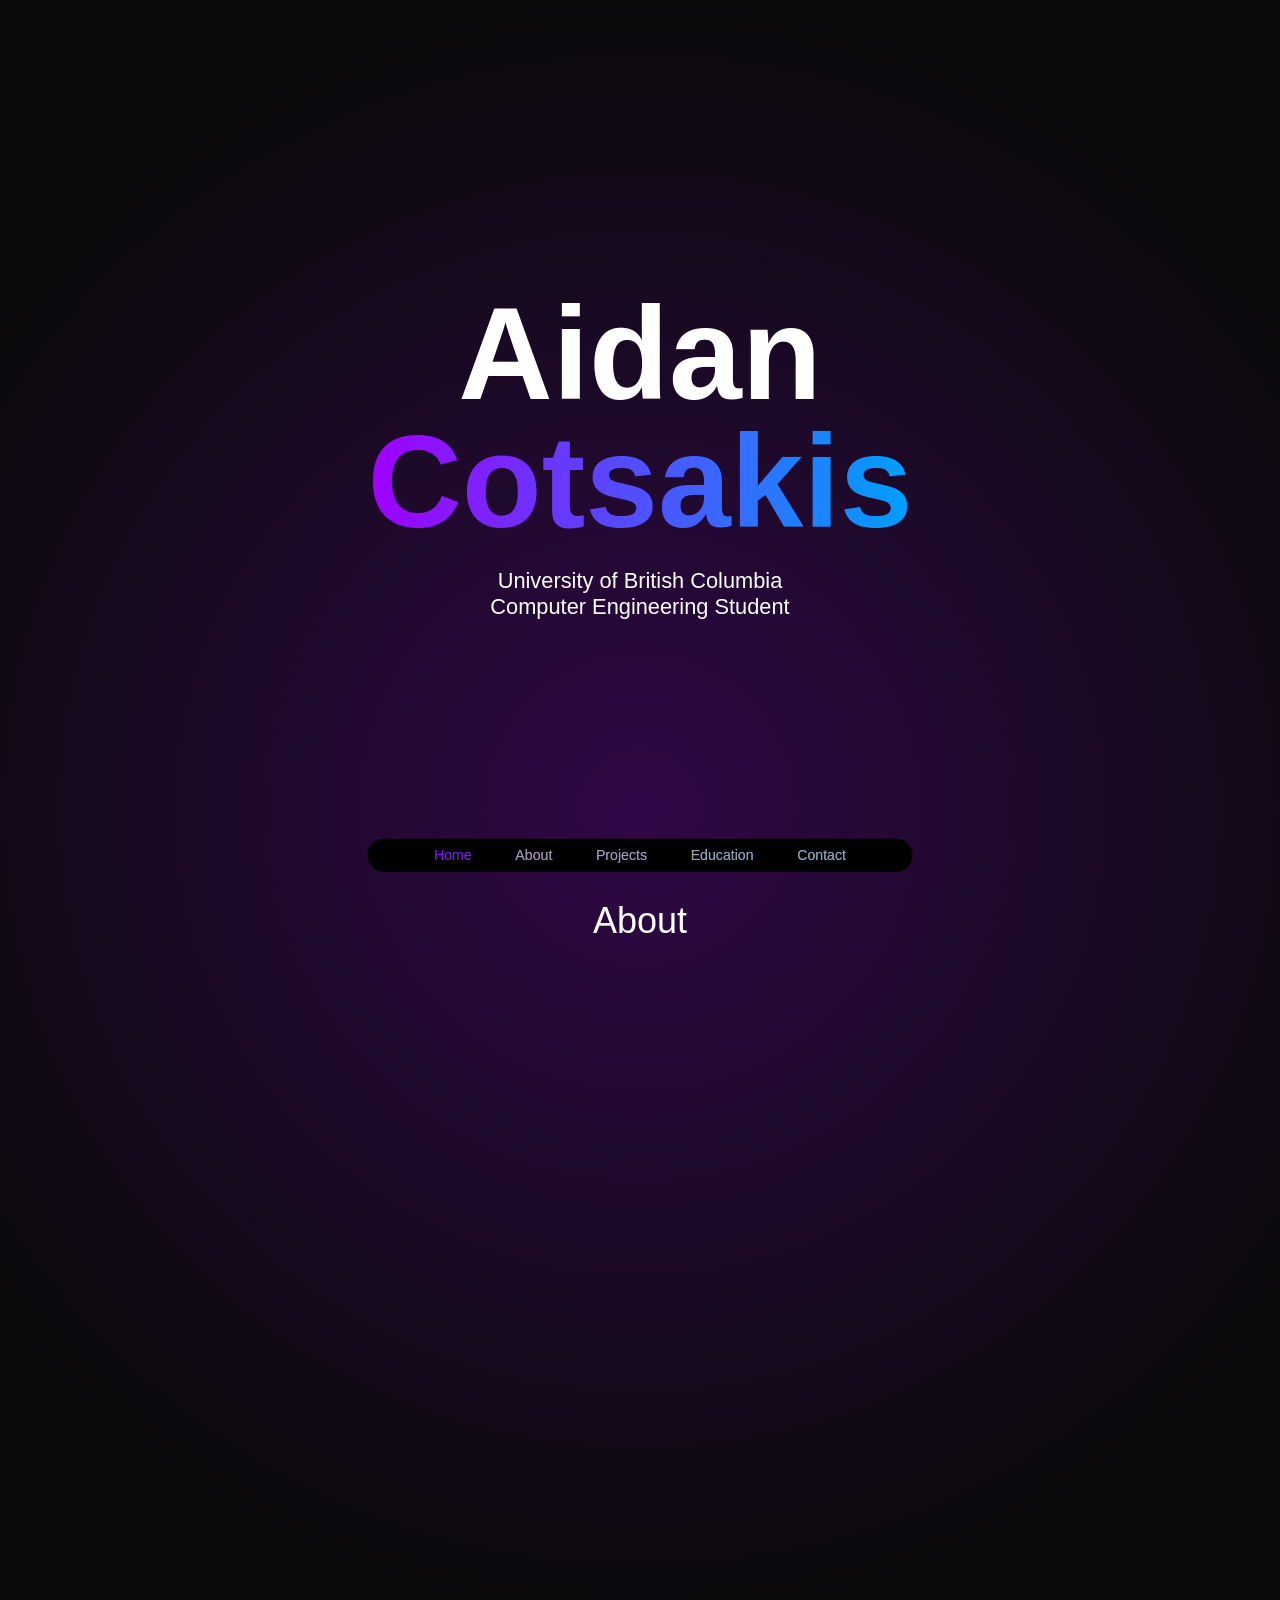
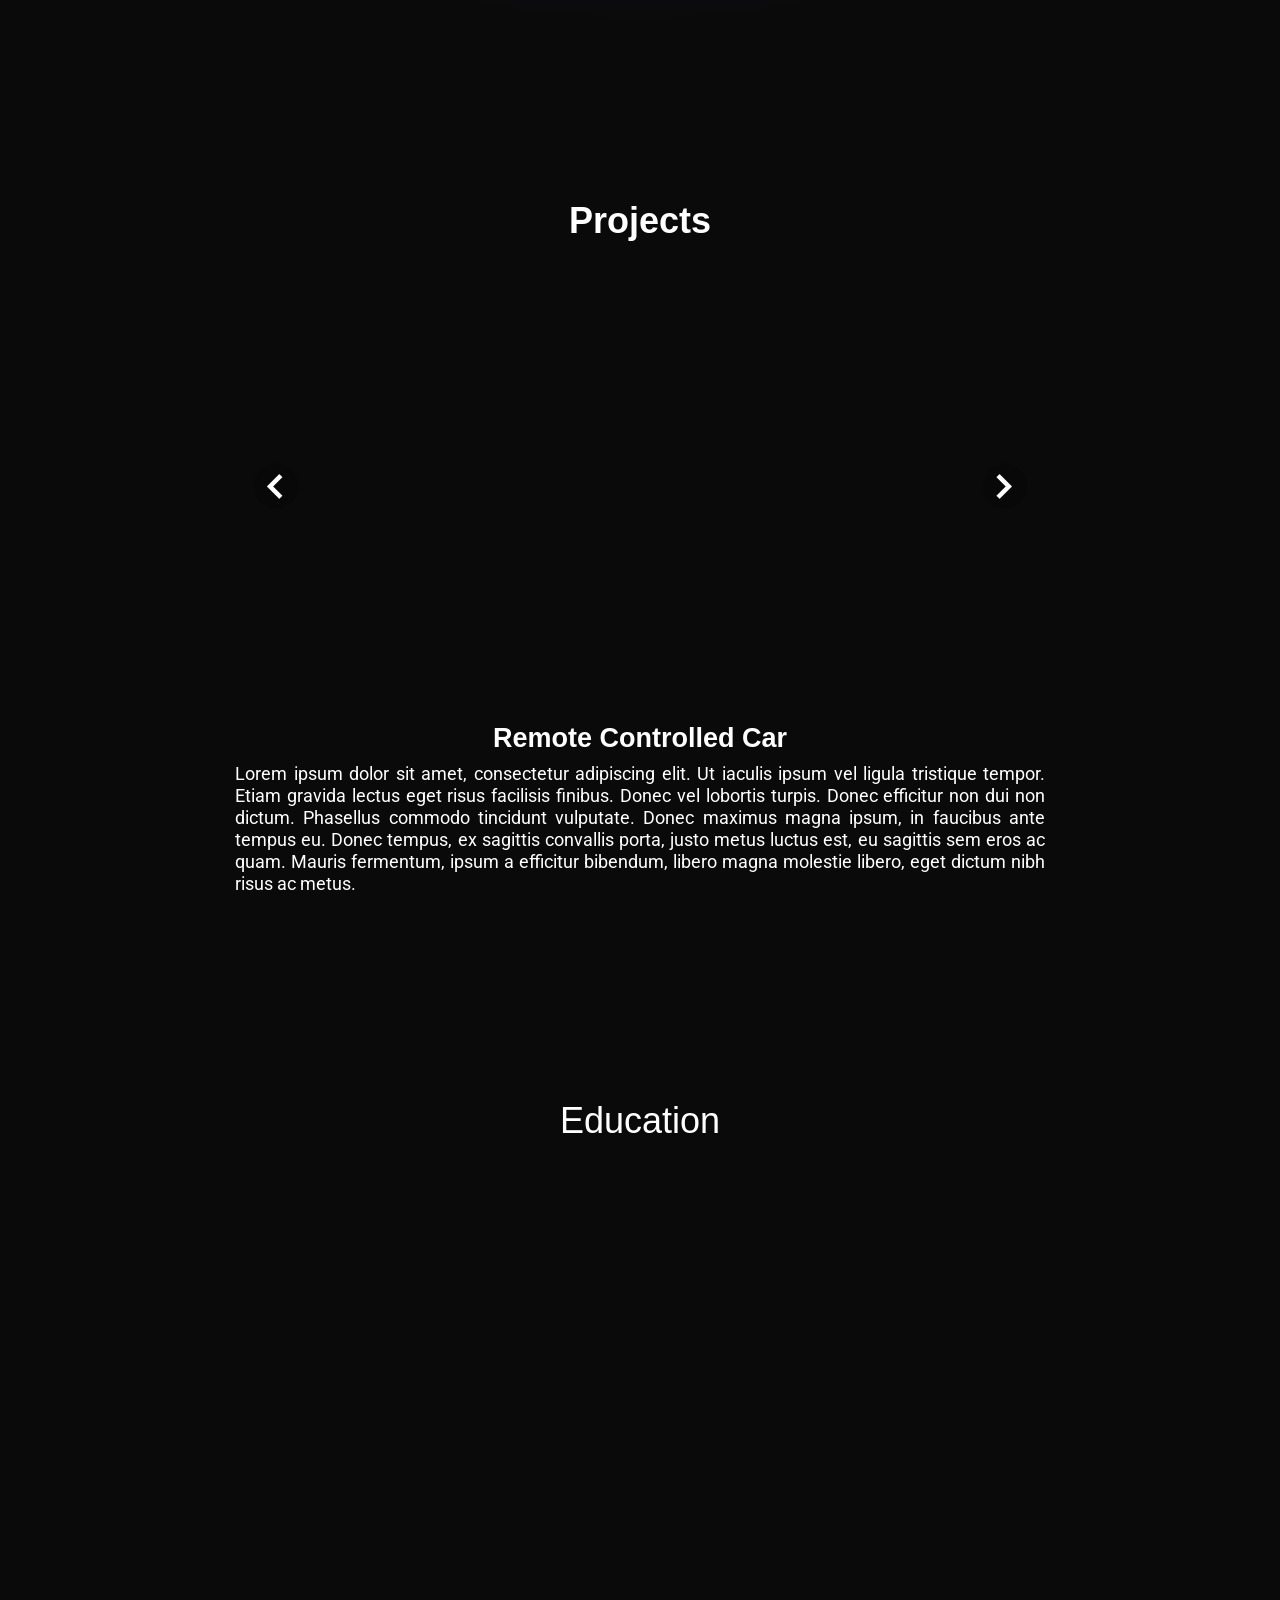
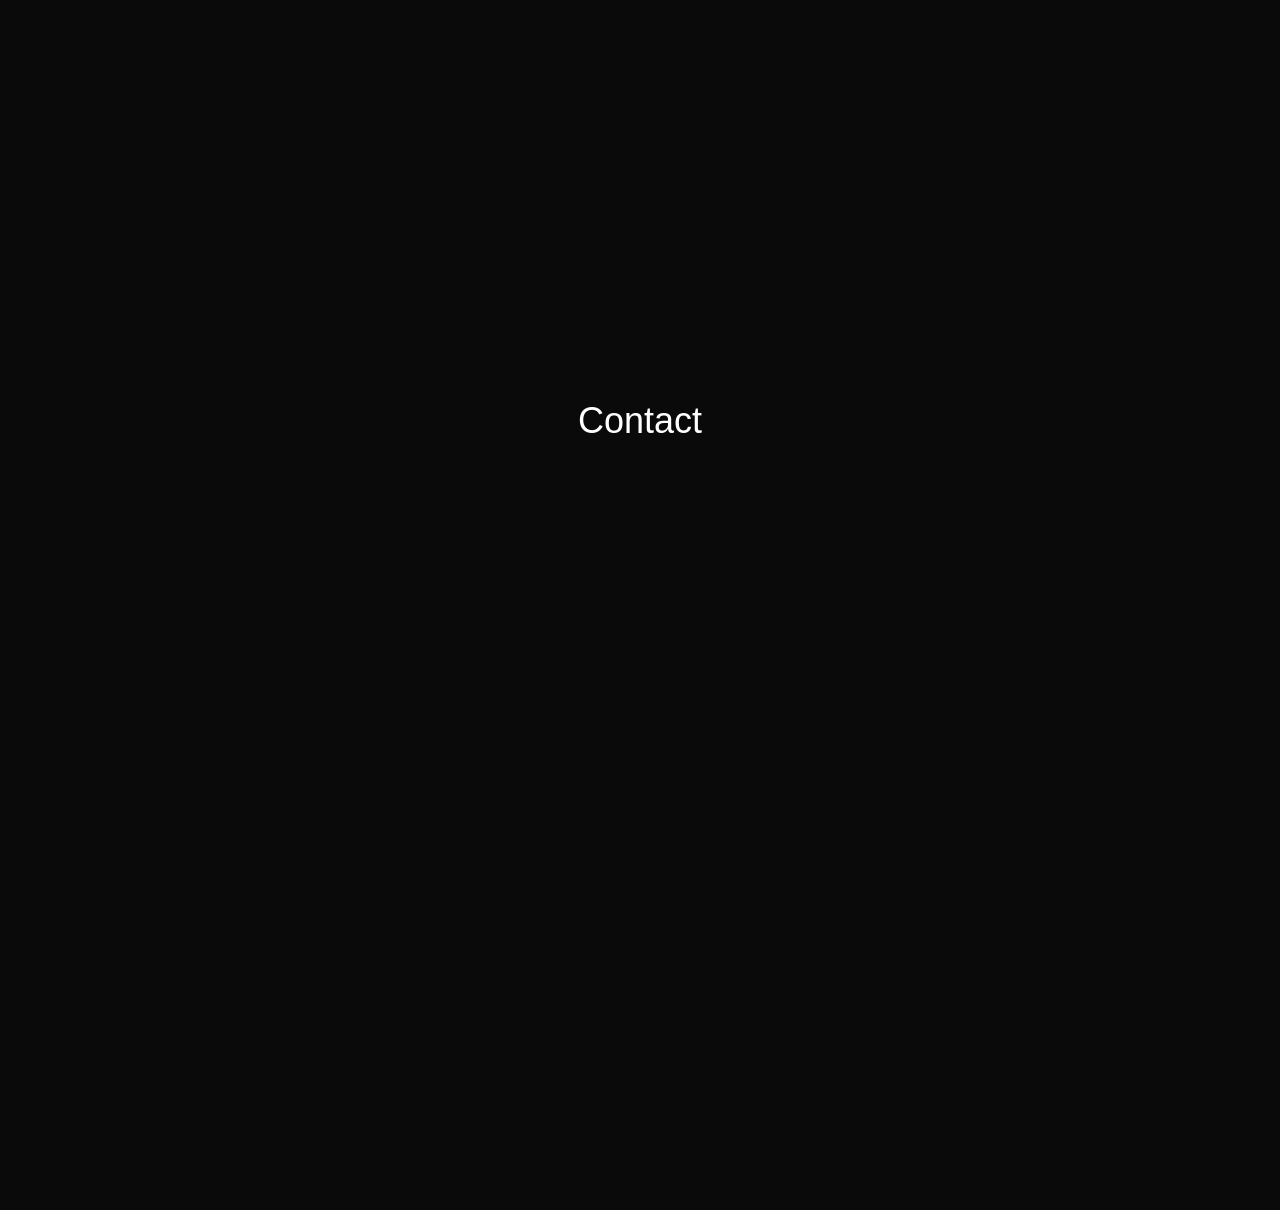
==== index.html @ 55417afc "work on projects section layout" ====
<!-- STARTED 2023/12/15 -->

<!DOCTYPE html>
<html>
	
	<head>
		<meta name="viewport" content="width=device-width, initial-scale=1.0">
		<title>Aidan Cotsakis</title>

		<style>
		@import url('https://fonts.cdnfonts.com/css/cascadia-code');
		@import url('https://fonts.googleapis.com/css2?family=Roboto&display=swap');
		</style>

		<!-- CSS Style Sheet -->
		<link rel="stylesheet" type="text/css" href="style.css"/>
		<!-- https://fonts.google.com/icons?selected=Material+Symbols+Outlined:navigate_next:FILL@0;wght@400;GRAD@0;opsz@24&icon.query=navigate -->
		<link rel="stylesheet" href="https://fonts.googleapis.com/css2?family=Material+Symbols+Outlined:opsz,wght,FILL,GRAD@20..48,100..700,0..1,-50..200" />
	</head>
	
	<body>

		<div id="nav" class="navAnimation">
			<ul>
				<li><a id="homeNav" class="plainLink" href="#home">Home</a></li>
				<li><a id="aboutNav" class="plainLink" href="#about">About</a></li>
				<li><a id="projectsNav" class="plainLink" href="#projects">Projects</a></li>
				<li><a id="educationNav" class="plainLink" href="#education">Education</a></li>
				<li><a id="contactNav" class="plainLink" href="#contact">Contact</a></li>
			</ul>
		</div>

		<div id="home">
			<div class="title">
				<p class="firstName">Aidan</p>
				<p class="lastName">Cotsakis</p>
				<p class="subTitle">University of British Columbia <br> Computer Engineering Student</p>
			</div>
		</div>

		<div class="mainSection" id="about">
			<div class="contentBox">
				<p class="sectionHeader">About</p>
			</div>
		</div>
		
		<div class="mainSection" id="projects">
			<div class="contentBox">
				<b class="sectionHeader">Projects</b>
				<div id="project-carousel-container">
					<div class="arrowContainer">
						<div onclick="nextProject()" class="rightArrow material-symbols-outlined unselectable">
						navigate_next
						</div>
						<div onclick="prevProject()" class="leftArrow material-symbols-outlined unselectable">
						navigate_before
						</div>
					</div>
					<div id="project-carousel">
						<div class="project-carousel-item">
							<div class="player">
								<video autoplay muted loop><source src="media/Editor[142].mp4" type="video/mp4"></video>
							</div>
							<b class="itemTitle">Remote Controlled Car</b>
							<p class="itemDescription">Lorem ipsum dolor sit amet, consectetur adipiscing elit. Ut iaculis ipsum vel ligula tristique tempor. Etiam gravida lectus eget risus facilisis finibus. Donec vel lobortis turpis. Donec efficitur non dui non dictum. Phasellus commodo tincidunt vulputate. Donec maximus magna ipsum, in faucibus ante tempus eu. Donec tempus, ex sagittis convallis porta, justo metus luctus est, eu sagittis sem eros ac quam. Mauris fermentum, ipsum a efficitur bibendum, libero magna molestie libero, eget dictum nibh risus ac metus.</p>
						</div>

						<div class="project-carousel-item">
							<div class="player">
								<video autoplay muted loop><source src="media/Editor[59].mp4" type="video/mp4"></video>
							</div>
							<b class="itemTitle">Farming Puzzle Game</b>
							<p class="itemDescription">Lorem ipsum dolor sit amet, consectetur adipiscing elit. Ut iaculis ipsum vel ligula tristique tempor. Etiam gravida lectus eget risus facilisis finibus. Donec vel lobortis turpis. Donec efficitur non dui non dictum. Phasellus commodo tincidunt vulputate. Donec maximus magna ipsum, in faucibus ante tempus eu. Donec tempus, ex sagittis convallis porta, justo metus luctus est, eu sagittis sem eros ac quam. Mauris fermentum, ipsum a efficitur bibendum, libero magna molestie libero, eget dictum nibh risus ac metus.</p>
						</div>

						<div class="project-carousel-item">
							<div class="player">
								<video autoplay muted loop><source src="media/Editor[56].mp4" type="video/mp4"></video>
							</div>
							<b class="itemTitle">Brakeless</b>
							<p class="itemDescription">Lorem ipsum dolor sit amet, consectetur adipiscing elit. Ut iaculis ipsum vel ligula tristique tempor. Etiam gravida lectus eget risus facilisis finibus. Donec vel lobortis turpis. Donec efficitur non dui non dictum. Phasellus commodo tincidunt vulputate. Donec maximus magna ipsum, in faucibus ante tempus eu. Donec tempus, ex sagittis convallis porta, justo metus luctus est, eu sagittis sem eros ac quam. Mauris fermentum, ipsum a efficitur bibendum, libero magna molestie libero, eget dictum nibh risus ac metus.</p>
						</div>

					</div>
				</div>
			</div>
		</div>
		
		<div class="mainSection" id="education">
			<div class="contentBox">
				<p class="sectionHeader">Education</p>
			</div>
		</div>
		<div class="mainSection" id="contact">
			<div class="contentBox">
				<p class="sectionHeader">Contact</p>
			</div>
		</div>

		<div id="mainCircleContainer">
	        <div id="mainCircle"></div>
	    </div>

	    <div class="content">
	    	
	    </div>
	    

		<script src="script.js"></script>

	</body>

</html>
---- style.css ----
/*

Colours

background: #0A0A0A
purple:     #9603FF
blue:       #00A7FF

*/

html {
    scroll-behavior: smooth;
}

body {
    background-color: #0A0A0A;
    margin: 0;
    padding: 0;
    font-family: 'Cascadia Code', sans-serif;
    font-weight: 400;
    font-size: calc(1vw + 1vh);
    color: white;
    display: flex;
    flex-direction: column;
    overflow-x: hidden;
}

/*hide scrollbar*/
body::-webkit-scrollbar {
  display: none;
}

#nav {
    position: fixed;
    overflow: hidden;
    width: calc(25vw + 25vh);
    height: calc(1.5vw + 1.5vh);
    background: #000000;
    border-radius: 100px;
    z-index: 1;
    top: 95%;
    left: 50%;
    transform: translate(-50%, -50%);
    font-size: calc(0.65vw + 0.65vh);
    text-align: center;
    align-items: center;
    justify-content: center;
    color: #A0A0A0;
    display: flex;
}

.navAnimation {
    animation: navExpand 2s ease-out; forwards;
}

.plainLink {
    color: inherit;
    text-decoration: inherit;
}

@keyframes navExpand {
    0% {
        top: 105%;
    }
    100% {
        top: 95%;
    }
}

#nav > ul {
    width: 100%;
    display: flex;
    align-items: center;
    justify-content: center;
    list-style-type: none;
    margin: 0;
    overflow: hidden;
    padding: 0;
    background: linear-gradient(to right, #A000FF, #00A0FF);
    -webkit-background-clip: text;
    color: #A0A0A0;
}

#nav > ul > li {
    float: left;
    padding-left: calc(1vw + 1vh);
    padding-right: calc(1vw + 1vh);
    /*width: 20%;*/
}

#nav > ul > li:hover {
    /*animation: expand 0.2s linear; forwards;*/
    padding-bottom: calc(0.1vw + 0.1vh)
}

@keyframes expand {
    0% {
        padding-bottom: 0;
    }
    100% {
        padding-bottom: calc(0.1vw + 0.1vh);
    }
}

/*this is the main landing page of the site, with the main title/name*/
#home {
    width: 100vw;
    height: 90vh;
}

/*this is inside the landing div and holds the p's*/
.title {
    text-align: center;
    align-items: center;
    justify-content: center;
    position: absolute;
    top: 50%;
    left: 50%;
    transform: translate(-50%, -50%);
}

.title > * {
    margin: 0;
}

.firstName, .lastName {
    font-weight: 900;
    font-size: calc(6vw + 6vh);
}

.lastName {
    background: linear-gradient(to right, #A000FF, #00A0FF, #A000FF, #00A0FF);
    -webkit-background-clip: text;
    background-size: 300% 100%;
    animation: lastNameSwipe 2s ease-in-out; forwards;
    color: transparent;
    margin-top: calc(-1vw + -1vh);
}

@keyframes lastNameSwipe {
    0% {
        background-position: 100% 0;
    }
    100% {
        background-position: 0 0;
    }
}

.subTitle {
    margin-top: calc(0.5vw + 0.5vh);
    font-weight: 400;
}

#mainCircleContainer {
    overflow: hidden;
    position: absolute;
    width: 100%;
    height: 300%;
    z-index: -1;
}

#mainCircle {
    width: 150%;
    height: 100%;
    border-radius: 50%;
    position: absolute;
    top: 30%;
    left: 50%;
    background: radial-gradient(circle, #A000FF, transparent, #0A0A0A);
    transform: translate(-50%, -50%);
    opacity: 0.25;
    animation: circleFade 2s ease-out; forwards;
}

@keyframes circleFade {
    0% {
        opacity: 0;
    }
    100% {
        opacity: 0.25;
    }
}

.mainSection {
    width: 100vw;

    text-align: center;
    /*align-items: center;*/
    justify-content: center;
    display: inline-flex;
}

.sectionHeader {
    font-size: 4vh;
    padding-bottom: 2%;
    width: 100%;
}

.contentBox {
    padding-top: 10vh;
    width: min(90vh, 90vw);
    min-height: min(90vh, 90vw);
    display: block;
    text-align: center;
    position: relative;
}

.contentBox * {
    margin: 0;
    float: left;
}

.player {
    border-radius: min(7vh, 7vw);
    overflow: hidden;
    z-index: 1;
    width: min(90vh, 90vw);
    height: min(50.625vh, 50.625vw);
}

.player > video {
    width: 100%;
    height: 100%;
}

.itemTitle {
    font-size: 3vh;
    margin: 1vh;
    margin-left: 0;
    margin-right: 0;
    width:  100%;
}

.itemDescription {
    font-size: calc(0.5vw + 1.25vh);
    text-align: justify;
    line-height: 125%;
    font-family: 'Roboto', sans-serif;
}

#project-carousel-container {
    overflow: hidden;
    width: min(90vh, 90vw);
    margin: 0 auto;
}

#project-carousel {
    display: flex;
    transition: transform 0.25s ease-in-out;
    width: min(90vh, 90vw);
}

.project-carousel-item {
    width: 100%;
    box-sizing: border-box;
}

.arrowContainer {
    position: absolute;
    width: min(90vh, 90vw);
    height: min(50.625vh, 50.625vw);
    font-size: 100px;
    cursor: pointer;
}

.arrowContainer .rightArrow {
    z-index: 2;
    position: absolute;
    top: 50%;
    left: 95%;
    transform: translate(-50%, -50%);
    font-size: min(5vh, 5vw);
    background: rgba(0,0,0,0.25);
    border-radius: 100%;
}

.arrowContainer .leftArrow {
    z-index: 2;
    position: absolute;
    top: 50%;
    left: 5%;
    transform: translate(-50%, -50%);
    font-size: min(5vh, 5vw);
    background: rgba(0,0,0,0.25);
    border-radius: 100%;
}


.arrowContainer *:hover {
    background: rgba(0,0,0,0.5);
}

.material-symbols-outlined {
    font-variation-settings:
    'FILL' 0,
    'wght' 900,
    'GRAD' 0,
    'opsz' 48;
}

.unselectable {
    -webkit-touch-callout: none;
    -webkit-user-select: none;
    -khtml-user-select: none;
    -moz-user-select: none;
    -ms-user-select: none;
    user-select: none;
}
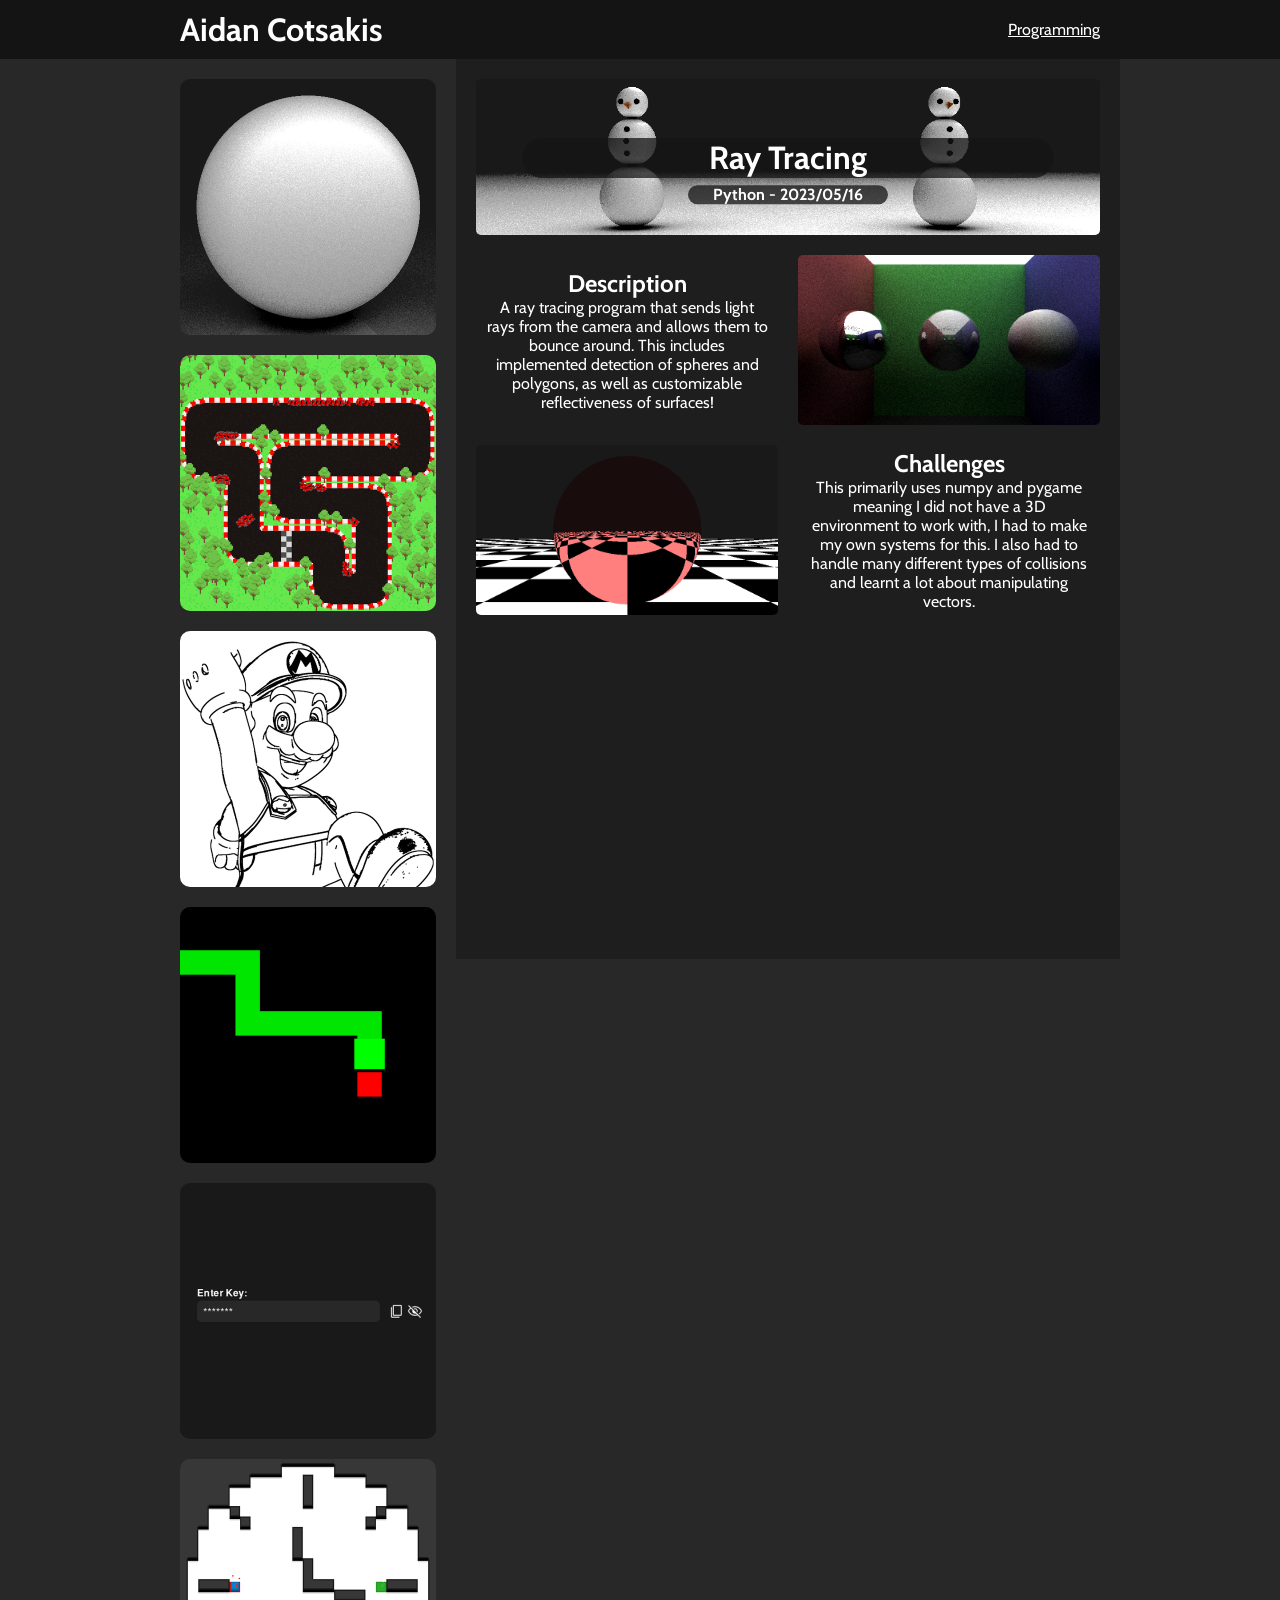
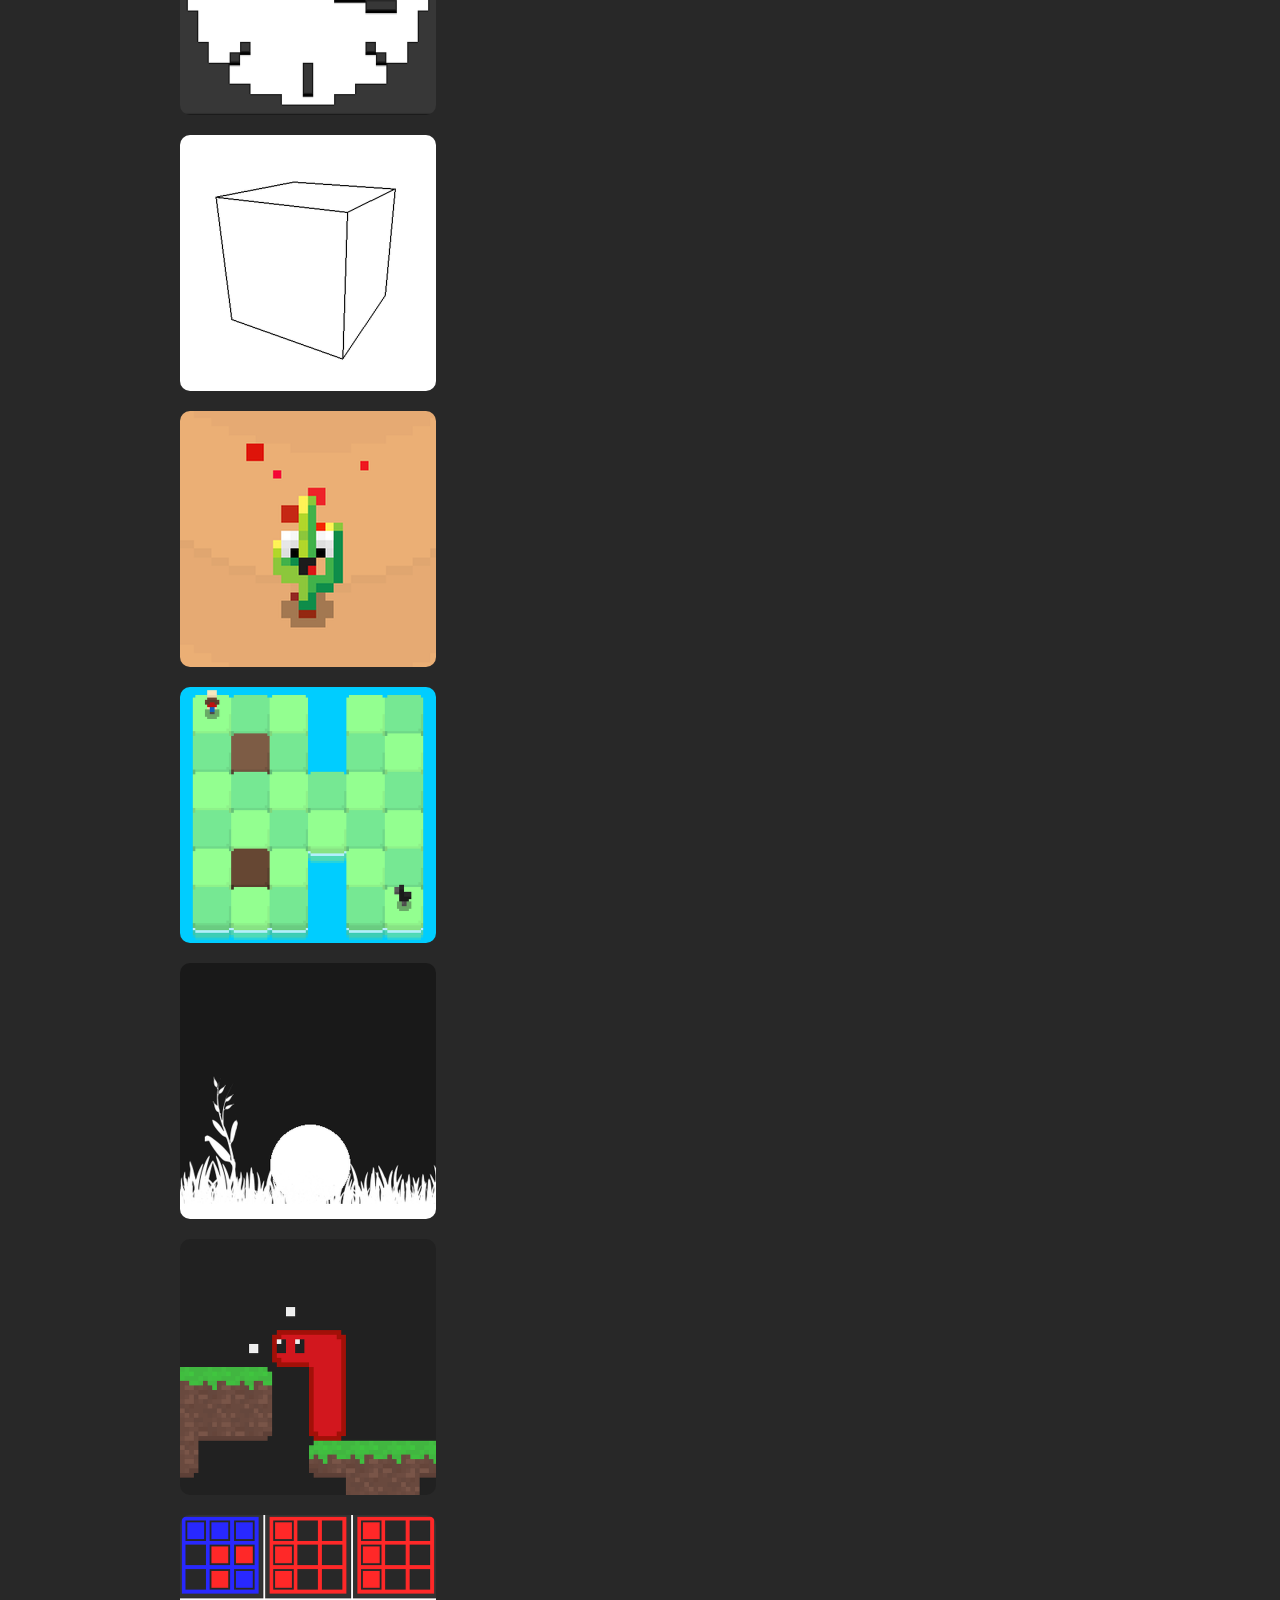
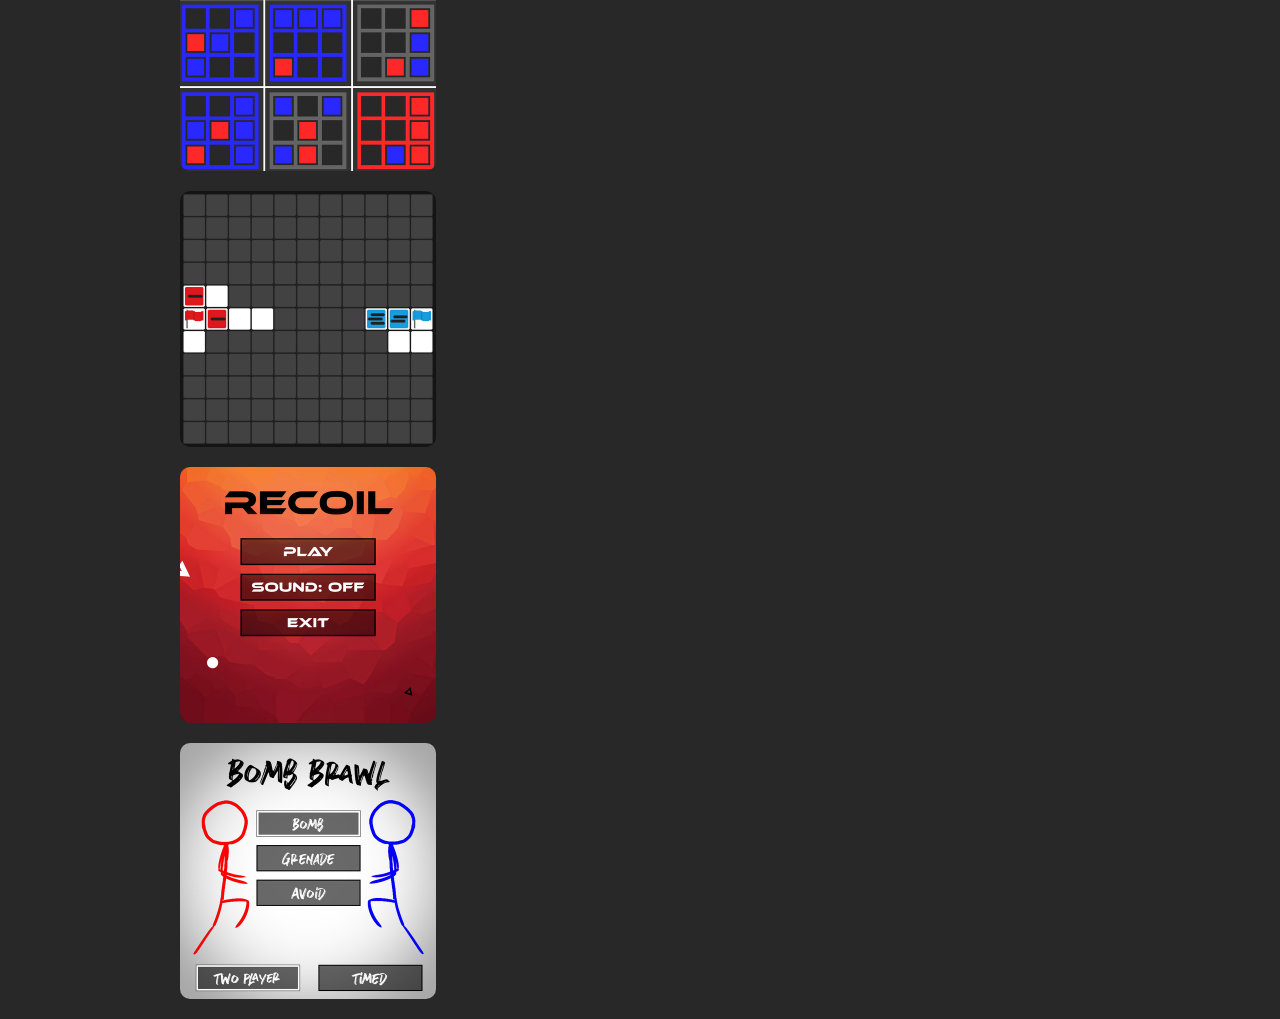
==== commit ca3bc123: "rearranged portfolio urls while new one is in progress" ====
--- a/index.html
+++ b/index.html
@@ -1,110 +1,111 @@
-<!-- STARTED 2023/12/15 -->
-
 <!DOCTYPE html>
 <html>
 	
 	<head>
-		<meta name="viewport" content="width=device-width, initial-scale=1.0">
-		<title>Aidan Cotsakis</title>
+		<title>Aidan Cotsakis Portfolio</title>
 
 		<style>
-		@import url('https://fonts.cdnfonts.com/css/cascadia-code');
-		@import url('https://fonts.googleapis.com/css2?family=Roboto&display=swap');
+		@import url('https://fonts.googleapis.com/css2?family=Cabin:wght@400;700&display=swap');
 		</style>
 
 		<!-- CSS Style Sheet -->
 		<link rel="stylesheet" type="text/css" href="style.css"/>
-		<!-- https://fonts.google.com/icons?selected=Material+Symbols+Outlined:navigate_next:FILL@0;wght@400;GRAD@0;opsz@24&icon.query=navigate -->
-		<link rel="stylesheet" href="https://fonts.googleapis.com/css2?family=Material+Symbols+Outlined:opsz,wght,FILL,GRAD@20..48,100..700,0..1,-50..200" />
 	</head>
 	
 	<body>
 
-		<div id="nav" class="navAnimation">
-			<ul>
-				<li><a id="homeNav" class="plainLink" href="#home">Home</a></li>
-				<li><a id="aboutNav" class="plainLink" href="#about">About</a></li>
-				<li><a id="projectsNav" class="plainLink" href="#projects">Projects</a></li>
-				<li><a id="educationNav" class="plainLink" href="#education">Education</a></li>
-				<li><a id="contactNav" class="plainLink" href="#contact">Contact</a></li>
-			</ul>
-		</div>
 
-		<div id="home">
-			<div class="title">
-				<p class="firstName">Aidan</p>
-				<p class="lastName">Cotsakis</p>
-				<p class="subTitle">University of British Columbia <br> Computer Engineering Student</p>
+
+
+
+		<!-- __________________________________________________TAB__________________________________________________ -->
+
+		<div class="alignment nudge">
+			
+			<div id="tab">
+				
+				<div id="banner">
+					<img id="bannerImg" src="">
+					<h1 id="tabTitle"></h1>
+					<p class="tabP" id="tabInfo"></p>
+				</div>
+					
+					<div class="tabContent">
+
+						<div class="tabFloat">
+							<div class="tabWordContainer">
+								<h2 class="tabH">Description</h2>
+								<p class="tabP" id="tabDescription"></p>
+							</div>
+						</div>
+						<img class="tabImg" id="tabImg1" src="">
+					
+					</div>
+					<div class="tabContent">
+						<img class="tabImg" id="tabImg2" src="">
+						
+						<div class="tabFloat">
+							<div class="tabWordContainer">
+								<h2 class="tabH">Challenges</h2>
+								<p class="tabP" id="tabWIL1"></p>
+								<p class="tabP" id="tabWIL2"></p>
+								<p class="tabP" id="tabWIL3"></p>
+							</div>
+						</div>
+					</div>
+					<iframe id="iframe" width="624" height="351" src="" title="YouTube video player" frameborder="0" allow="accelerometer; autoplay; clipboard-write; encrypted-media; gyroscope; picture-in-picture" allowfullscreen></iframe>
+				</div>
+				<!-- <div class="linebreak"></div> -->
+				<!-- <h2><span>Video</span></h2> -->
 			</div>
 		</div>
 
-		<div class="mainSection" id="about">
-			<div class="contentBox">
-				<p class="sectionHeader">About</p>
+		<header>
+			
+			<div class="alignment">
+
+				<div class="title">
+					<h1>Aidan Cotsakis</h1>
+				</div>
+
+				<div class="navigation-buttons">
+					<!-- <p onclick="change_page('about')" id="button_about">About</p> -->
+					<p onclick="change_page('programming')" id="button_programming"class="underline">Programming</p>
+					<!-- <p onclick="change_page('projects')" id="button_projects">Projects</p> -->
+				</div>
+
 			</div>
-		</div>
-		
-		<div class="mainSection" id="projects">
-			<div class="contentBox">
-				<b class="sectionHeader">Projects</b>
-				<div id="project-carousel-container">
-					<div class="arrowContainer">
-						<div onclick="nextProject()" class="rightArrow material-symbols-outlined unselectable">
-						navigate_next
-						</div>
-						<div onclick="prevProject()" class="leftArrow material-symbols-outlined unselectable">
-						navigate_before
-						</div>
-					</div>
-					<div id="project-carousel">
-						<div class="project-carousel-item">
-							<div class="player">
-								<video autoplay muted loop><source src="media/Editor[142].mp4" type="video/mp4"></video>
-							</div>
-							<b class="itemTitle">Remote Controlled Car</b>
-							<p class="itemDescription">Lorem ipsum dolor sit amet, consectetur adipiscing elit. Ut iaculis ipsum vel ligula tristique tempor. Etiam gravida lectus eget risus facilisis finibus. Donec vel lobortis turpis. Donec efficitur non dui non dictum. Phasellus commodo tincidunt vulputate. Donec maximus magna ipsum, in faucibus ante tempus eu. Donec tempus, ex sagittis convallis porta, justo metus luctus est, eu sagittis sem eros ac quam. Mauris fermentum, ipsum a efficitur bibendum, libero magna molestie libero, eget dictum nibh risus ac metus.</p>
-						</div>
 
-						<div class="project-carousel-item">
-							<div class="player">
-								<video autoplay muted loop><source src="media/Editor[59].mp4" type="video/mp4"></video>
-							</div>
-							<b class="itemTitle">Farming Puzzle Game</b>
-							<p class="itemDescription">Lorem ipsum dolor sit amet, consectetur adipiscing elit. Ut iaculis ipsum vel ligula tristique tempor. Etiam gravida lectus eget risus facilisis finibus. Donec vel lobortis turpis. Donec efficitur non dui non dictum. Phasellus commodo tincidunt vulputate. Donec maximus magna ipsum, in faucibus ante tempus eu. Donec tempus, ex sagittis convallis porta, justo metus luctus est, eu sagittis sem eros ac quam. Mauris fermentum, ipsum a efficitur bibendum, libero magna molestie libero, eget dictum nibh risus ac metus.</p>
-						</div>
+		</header>
 
-						<div class="project-carousel-item">
-							<div class="player">
-								<video autoplay muted loop><source src="media/Editor[56].mp4" type="video/mp4"></video>
-							</div>
-							<b class="itemTitle">Brakeless</b>
-							<p class="itemDescription">Lorem ipsum dolor sit amet, consectetur adipiscing elit. Ut iaculis ipsum vel ligula tristique tempor. Etiam gravida lectus eget risus facilisis finibus. Donec vel lobortis turpis. Donec efficitur non dui non dictum. Phasellus commodo tincidunt vulputate. Donec maximus magna ipsum, in faucibus ante tempus eu. Donec tempus, ex sagittis convallis porta, justo metus luctus est, eu sagittis sem eros ac quam. Mauris fermentum, ipsum a efficitur bibendum, libero magna molestie libero, eget dictum nibh risus ac metus.</p>
-						</div>
+		<div class="alignment">
+			<div id="navigation">
+				
+				<div class="navigation-icon" onclick="raytracing()"><img src="images/raytracingThumbnail.png"></div>
+				<div class="navigation-icon" onclick="racinggeneticalgorithm()"><img src="images/racingGeneticAlgorithmThumbnail.png"></div>
+				<div class="navigation-icon" onclick="doodlededuction()"><img src="images/doodleDeductionThumbnail.png"></div>
+				<div class="navigation-icon" onclick="smallsnake()"><img src="images/smallsnakeThumbnail.png"></div>
+				<div class="navigation-icon" onclick="passwordmanager()"><img src="images/passwordmanagerThumbnail.png"></div>
+				<div class="navigation-icon" onclick="breakless()"><img src="images/breaklessThumbnail.png"></div>
+				<div class="navigation-icon" onclick="threeDrender ()"><img src="images/3DrenderThumbnail.png"></div>
+				<div class="navigation-icon" onclick="cahactus()"><img src="images/cahactusThumbnail.png"></div>
+				<div class="navigation-icon" onclick="farming()"><img src="images/farmingThumbnail.png"></div>
+				<div class="navigation-icon" onclick="basketball()"><img src="images/basketballThumbnail.png"></div>
+				<div class="navigation-icon" onclick="morph()"><img src="images/morphThumbnail.png"></div>
+				<div class="navigation-icon" onclick="UTTT()"><img src="images/UTTTThumbnail.png"></div>
+				<div class="navigation-icon" onclick="takeover()"><img src="images/takeoverThumbnail.png"></div>
+				<div class="navigation-icon" onclick="recoil()"><img src="images/recoilThumbnail.png"></div>
+				<div class="navigation-icon" onclick="bombbrawl()"><img src="images/bombbrawlThumbnail.png"></div>
 
-					</div>
-				</div>
+				<div class="gap"></div>
+
 			</div>
-		</div>
-		
-		<div class="mainSection" id="education">
-			<div class="contentBox">
-				<p class="sectionHeader">Education</p>
-			</div>
-		</div>
-		<div class="mainSection" id="contact">
-			<div class="contentBox">
-				<p class="sectionHeader">Contact</p>
-			</div>
+
+
 		</div>
 
-		<div id="mainCircleContainer">
-	        <div id="mainCircle"></div>
-	    </div>
-
-	    <div class="content">
-	    	
-	    </div>
-	    
+		<!-- __________________________________________________HEADER__________________________________________________ -->
+		<!-- __________________________________________________/HEADER__________________________________________________ -->
 
 		<script src="script.js"></script>
 
--- a/style.css
+++ b/style.css
@@ -1,309 +1,228 @@
 
-/*
-
-Colours
-
-background: #0A0A0A
-purple:     #9603FF
-blue:       #00A7FF
-
-*/
-
-html {
-    scroll-behavior: smooth;
+* {
+	margin: 0;
+	padding: 0;
+	font-family: 'Cabin', sans-serif;
+}
+
+.alignment {
+	width: 960px;
+	margin: auto;
+	overflow:hidden;
+	clear:both;
 }
 
 body {
-    background-color: #0A0A0A;
-    margin: 0;
-    padding: 0;
-    font-family: 'Cascadia Code', sans-serif;
-    font-weight: 400;
-    font-size: calc(1vw + 1vh);
-    color: white;
-    display: flex;
-    flex-direction: column;
-    overflow-x: hidden;
-}
-
-/*hide scrollbar*/
+	background: rgb(40, 40, 40);
+}
+
+#tab {
+	display: inline-block;
+	background: rgb(30, 30, 30);
+	position: fixed;
+	width: 664px;
+	height: 100%;
+	margin-left: 296px;
+	overflow: scroll;
+	z-index: 1;
+	color: white;
+}
+
+#navigation {
+	width: 296px;
+}
+
+.navigation-icon {
+	position: relative;
+	height: 296px;
+	margin-bottom: -20px;
+	transition-duration: 0.25s
+}
+
+.navigation-icon img {
+	display: inline;
+	margin: 20px;
+	margin-bottom: 0px;
+	width: 256px;
+	border-radius: 10px;
+	float: left;
+}
+
+.navigation-icon h3 {
+	color: white;
+	position: absolute;
+  top: 50%;
+  left: 50%;
+  transform: translate(-50%, -50%);
+  background-color: rgba(2,97,134,0.8);
+  /*border-radius: 10px;*/
+  text-align: center;
+  width: 256px;
+}
+
+#tab::-webkit-scrollbar {
+  display: none;
+}
+
 body::-webkit-scrollbar {
   display: none;
 }
 
-#nav {
-    position: fixed;
-    overflow: hidden;
-    width: calc(25vw + 25vh);
-    height: calc(1.5vw + 1.5vh);
-    background: #000000;
-    border-radius: 100px;
-    z-index: 1;
-    top: 95%;
-    left: 50%;
-    transform: translate(-50%, -50%);
-    font-size: calc(0.65vw + 0.65vh);
-    text-align: center;
-    align-items: center;
-    justify-content: center;
-    color: #A0A0A0;
-    display: flex;
-}
-
-.navAnimation {
-    animation: navExpand 2s ease-out; forwards;
-}
-
-.plainLink {
-    color: inherit;
-    text-decoration: inherit;
-}
-
-@keyframes navExpand {
-    0% {
-        top: 105%;
-    }
-    100% {
-        top: 95%;
-    }
-}
-
-#nav > ul {
-    width: 100%;
-    display: flex;
-    align-items: center;
-    justify-content: center;
-    list-style-type: none;
-    margin: 0;
-    overflow: hidden;
-    padding: 0;
-    background: linear-gradient(to right, #A000FF, #00A0FF);
-    -webkit-background-clip: text;
-    color: #A0A0A0;
-}
-
-#nav > ul > li {
-    float: left;
-    padding-left: calc(1vw + 1vh);
-    padding-right: calc(1vw + 1vh);
-    /*width: 20%;*/
-}
-
-#nav > ul > li:hover {
-    /*animation: expand 0.2s linear; forwards;*/
-    padding-bottom: calc(0.1vw + 0.1vh)
-}
-
-@keyframes expand {
-    0% {
-        padding-bottom: 0;
-    }
-    100% {
-        padding-bottom: calc(0.1vw + 0.1vh);
-    }
-}
-
-/*this is the main landing page of the site, with the main title/name*/
-#home {
-    width: 100vw;
-    height: 90vh;
-}
-
-/*this is inside the landing div and holds the p's*/
+#bannerImg {
+	width: 624px;
+	border-radius: 5px;
+	margin: 10px;
+	margin-left: 10px;
+	margin-top: 20px;
+}
+
+.tabImg {
+	width: 302px;
+	border-radius: 5px;
+}
+
+#tabImg1 {
+	margin-left: 20px;
+}
+
+#tabImg2 {
+	margin-right: 20px;
+}
+
+iframe {
+	margin: 20px;
+	margin-top: 0px;
+	margin-bottom: 70px;
+}
+
+header {
+	display: inline-block;
+	background: rgb(20,20,20);
+	position: fixed;
+	width: 100%;
+	margin-top: -59px;
+	z-index: 1
+}
+
 .title {
-    text-align: center;
-    align-items: center;
-    justify-content: center;
-    position: absolute;
-    top: 50%;
-    left: 50%;
-    transform: translate(-50%, -50%);
-}
-
-.title > * {
-    margin: 0;
-}
-
-.firstName, .lastName {
-    font-weight: 900;
-    font-size: calc(6vw + 6vh);
-}
-
-.lastName {
-    background: linear-gradient(to right, #A000FF, #00A0FF, #A000FF, #00A0FF);
-    -webkit-background-clip: text;
-    background-size: 300% 100%;
-    animation: lastNameSwipe 2s ease-in-out; forwards;
-    color: transparent;
-    margin-top: calc(-1vw + -1vh);
-}
-
-@keyframes lastNameSwipe {
-    0% {
-        background-position: 100% 0;
-    }
-    100% {
-        background-position: 0 0;
-    }
-}
-
-.subTitle {
-    margin-top: calc(0.5vw + 0.5vh);
-    font-weight: 400;
-}
-
-#mainCircleContainer {
-    overflow: hidden;
-    position: absolute;
-    width: 100%;
-    height: 300%;
-    z-index: -1;
-}
-
-#mainCircle {
-    width: 150%;
-    height: 100%;
-    border-radius: 50%;
-    position: absolute;
-    top: 30%;
-    left: 50%;
-    background: radial-gradient(circle, #A000FF, transparent, #0A0A0A);
-    transform: translate(-50%, -50%);
-    opacity: 0.25;
-    animation: circleFade 2s ease-out; forwards;
-}
-
-@keyframes circleFade {
-    0% {
-        opacity: 0;
-    }
-    100% {
-        opacity: 0.25;
-    }
-}
-
-.mainSection {
-    width: 100vw;
-
-    text-align: center;
-    /*align-items: center;*/
-    justify-content: center;
-    display: inline-flex;
-}
-
-.sectionHeader {
-    font-size: 4vh;
-    padding-bottom: 2%;
-    width: 100%;
-}
-
-.contentBox {
-    padding-top: 10vh;
-    width: min(90vh, 90vw);
-    min-height: min(90vh, 90vw);
-    display: block;
-    text-align: center;
-    position: relative;
-}
-
-.contentBox * {
-    margin: 0;
-    float: left;
-}
-
-.player {
-    border-radius: min(7vh, 7vw);
-    overflow: hidden;
-    z-index: 1;
-    width: min(90vh, 90vw);
-    height: min(50.625vh, 50.625vw);
-}
-
-.player > video {
-    width: 100%;
-    height: 100%;
-}
-
-.itemTitle {
-    font-size: 3vh;
-    margin: 1vh;
-    margin-left: 0;
-    margin-right: 0;
-    width:  100%;
-}
-
-.itemDescription {
-    font-size: calc(0.5vw + 1.25vh);
-    text-align: justify;
-    line-height: 125%;
-    font-family: 'Roboto', sans-serif;
-}
-
-#project-carousel-container {
-    overflow: hidden;
-    width: min(90vh, 90vw);
-    margin: 0 auto;
-}
-
-#project-carousel {
-    display: flex;
-    transition: transform 0.25s ease-in-out;
-    width: min(90vh, 90vw);
-}
-
-.project-carousel-item {
-    width: 100%;
-    box-sizing: border-box;
-}
-
-.arrowContainer {
-    position: absolute;
-    width: min(90vh, 90vw);
-    height: min(50.625vh, 50.625vw);
-    font-size: 100px;
-    cursor: pointer;
-}
-
-.arrowContainer .rightArrow {
-    z-index: 2;
-    position: absolute;
-    top: 50%;
-    left: 95%;
-    transform: translate(-50%, -50%);
-    font-size: min(5vh, 5vw);
-    background: rgba(0,0,0,0.25);
-    border-radius: 100%;
-}
-
-.arrowContainer .leftArrow {
-    z-index: 2;
-    position: absolute;
-    top: 50%;
-    left: 5%;
-    transform: translate(-50%, -50%);
-    font-size: min(5vh, 5vw);
-    background: rgba(0,0,0,0.25);
-    border-radius: 100%;
-}
-
-
-.arrowContainer *:hover {
-    background: rgba(0,0,0,0.5);
-}
-
-.material-symbols-outlined {
-    font-variation-settings:
-    'FILL' 0,
-    'wght' 900,
-    'GRAD' 0,
-    'opsz' 48;
-}
-
-.unselectable {
-    -webkit-touch-callout: none;
-    -webkit-user-select: none;
-    -khtml-user-select: none;
-    -moz-user-select: none;
-    -ms-user-select: none;
-    user-select: none;
-}+	display: inline-block;
+	padding: 10px;
+	color: white;
+	padding-right: 0px;
+	margin-left: 10px;
+}
+
+.navigation-buttons {
+	display: inline-block;
+	float: right;
+	margin-top: 10px;
+	padding: 10px;
+	padding-left: 0px;
+}
+
+.navigation-buttons * {
+	margin-left: 10px;
+	margin-right: 10px;
+	color: white;
+	text-decoration: none;
+	float: left;
+	transition-duration: 0.1s
+}
+
+.navigation-buttons *:hover {
+	color: white;
+	transform: scale(1.05);
+}
+
+.underline {
+	text-decoration: underline;
+}
+
+#theme-bulb {
+	float: right;
+	width: 28px;
+	margin-top: 16px;
+}
+
+.nudge {
+	padding-top: 59px;
+}
+
+.tabContent {
+	width: 624px;
+	height: 170px;
+	margin-left: 20px;
+	margin-top: 0px;
+	margin-bottom: 20px;
+	text-align: center;
+}
+
+.tabImg {
+	float: left;
+}
+
+.tabFloat {
+	width: 302px;
+	height: 170px;
+	float: left;
+	position: relative;
+}
+
+.tabWordContainer {
+	width: 282px;
+	position: absolute;
+	top: 50%;
+  left: 50%;
+  transform: translate(-50%, -50%);
+}
+
+/*.tabH {
+	margin-bottom: 5px;
+}*/
+
+#tabInfo {
+	color: white;
+	position: absolute;
+  bottom: 0;
+  left: 50%;
+  transform: translate(-50%, -25%);
+  margin-bottom: 40px;
+  background-color: rgba(20,20,20,0.75);
+  border-radius: 50px;
+  width: 200px;
+  font-weight: bold;
+  /*height: 20px;*/
+}
+
+#banner {
+	padding: 0;
+	margin: 0;
+  position: relative;
+  text-align: center;
+  color: white;
+  margin-bottom: 6px;
+}
+
+#banner h1 {
+	width: 80%;
+	height: 40px;
+	margin-top: 4px;
+	/*white-space: nowrap;*/
+	/*font-size: 40px;*/
+  position: absolute;
+  top: 50%;
+  left: 50%;
+  transform: translate(-50%, -50%);
+  background-color: rgba(20,20,20,0.75);
+  border-radius: 50px;
+}
+
+.navigation-icon:hover {
+	transform: scale(1.05)
+}
+
+.gap {
+	height: 20px;
+}
+
+/*2,97,134*/
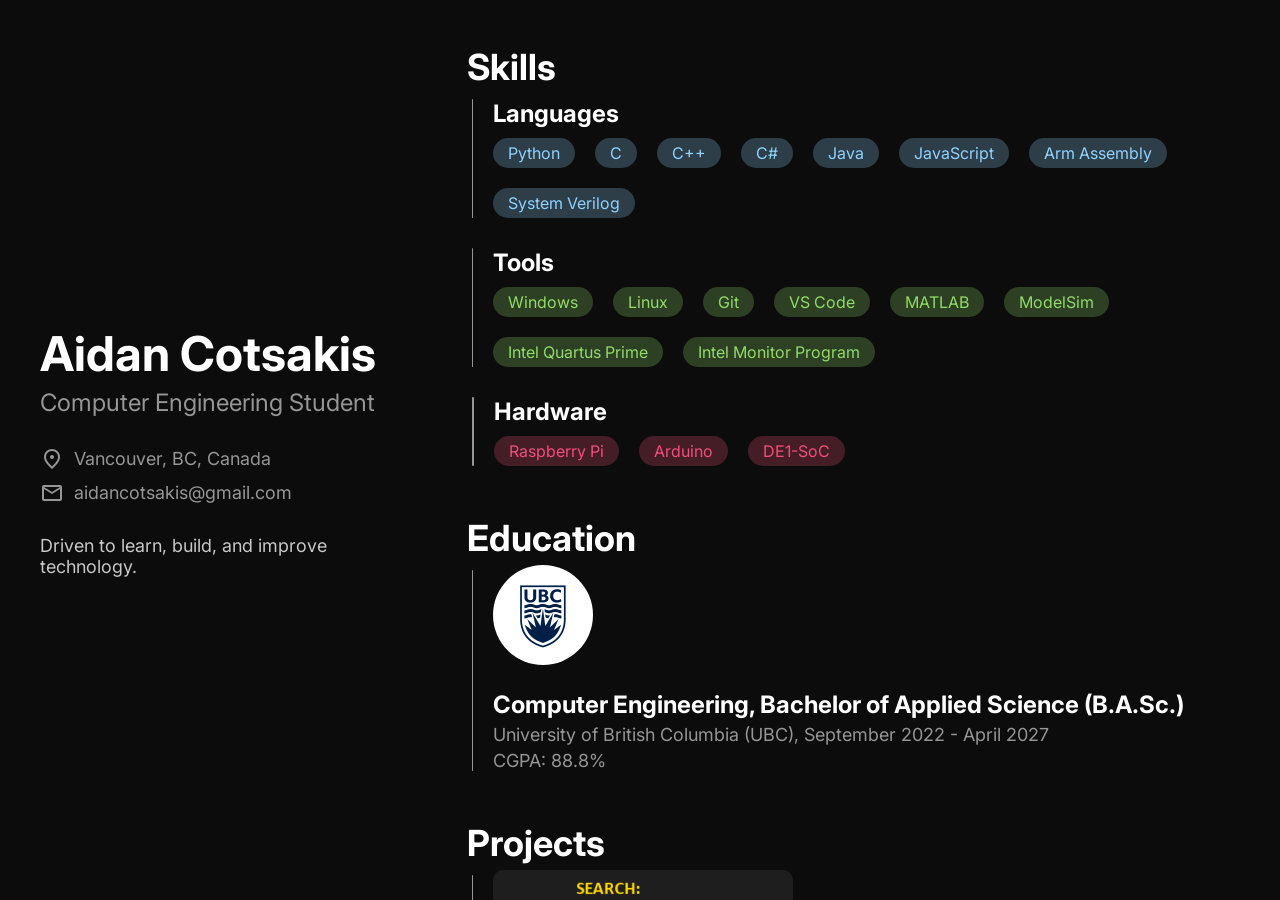
==== commit 374bedb7: "Initial commit" ====
--- a/index.html
+++ b/index.html
@@ -2,113 +2,898 @@
 <html>
 	
 	<head>
-		<title>Aidan Cotsakis Portfolio</title>
+		<!-- <meta name="viewport" content="width=device-width, initial-scale=1.0"> -->
+		<title>Aidan Cotsakis</title>
 
 		<style>
-		@import url('https://fonts.googleapis.com/css2?family=Cabin:wght@400;700&display=swap');
+		@import url('https://fonts.googleapis.com/css2?family=Inter:ital,opsz,wght@0,14..32,100..900;1,14..32,100..900&display=swap');
 		</style>
 
-		<!-- CSS Style Sheet -->
 		<link rel="stylesheet" type="text/css" href="style.css"/>
+
+		<!-- Google Symbols -->
+		<link rel="stylesheet" href="https://fonts.googleapis.com/css2?family=Material+Symbols+Outlined:opsz,wght,FILL,GRAD@20..48,100..700,0..1,-50..200&icon_names=location_on,mail,terminal,tv" />
 	</head>
 	
 	<body>
-
-
-
-
-
-		<!-- __________________________________________________TAB__________________________________________________ -->
-
-		<div class="alignment nudge">
-			
-			<div id="tab">
+		
+		<div class = "container">
+			<div class = "left-section">
+				<div>
+					<div class="header">
+						<!-- <img class = "pfp" src = "media/pfp.png"> -->
+						<div class = "name">
+							<h1>Aidan Cotsakis</h1>
+							<h4 class = "subtitle">Computer Engineering Student</h4>
+						</div>
+					</div>
+					<br>
+					<div class = "flex">
+						<p class="material-symbols-outlined subtitle">location_on</p>
+						<h5 class = "dark subtitle">Vancouver, BC, Canada</h5>
+					</div>
+					<div class = "flex">
+						<p class="material-symbols-outlined subtitle">mail</p>
+						<h5 class = "subtitle">aidancotsakis@gmail.com</h5>
+					</div>
+					<br>
+					<p>Driven to learn, build, and improve technology.</p>
+				</div>
+			</div>
+			<div class = "right-section">
 				
-				<div id="banner">
-					<img id="bannerImg" src="">
-					<h1 id="tabTitle"></h1>
-					<p class="tabP" id="tabInfo"></p>
-				</div>
-					
-					<div class="tabContent">
-
-						<div class="tabFloat">
-							<div class="tabWordContainer">
-								<h2 class="tabH">Description</h2>
-								<p class="tabP" id="tabDescription"></p>
-							</div>
-						</div>
-						<img class="tabImg" id="tabImg1" src="">
-					
-					</div>
-					<div class="tabContent">
-						<img class="tabImg" id="tabImg2" src="">
-						
-						<div class="tabFloat">
-							<div class="tabWordContainer">
-								<h2 class="tabH">Challenges</h2>
-								<p class="tabP" id="tabWIL1"></p>
-								<p class="tabP" id="tabWIL2"></p>
-								<p class="tabP" id="tabWIL3"></p>
-							</div>
-						</div>
-					</div>
-					<iframe id="iframe" width="624" height="351" src="" title="YouTube video player" frameborder="0" allow="accelerometer; autoplay; clipboard-write; encrypted-media; gyroscope; picture-in-picture" allowfullscreen></iframe>
-				</div>
-				<!-- <div class="linebreak"></div> -->
-				<!-- <h2><span>Video</span></h2> -->
+
+
+				<h2>Skills</h2>
+				<div class = "sectionBox">
+					<div class = "sectionLine"></div>
+					<div class = "sectionContent">
+						<h4>Languages</h4>
+						<div class = "skillArray">
+							<p class = "skill blueSkill">Python</p>
+							<p class = "skill blueSkill">C</p>
+							<p class = "skill blueSkill">C++</p>
+							<p class = "skill blueSkill">C#</p>
+							<p class = "skill blueSkill">Java</p>
+							<p class = "skill blueSkill">JavaScript</p>
+							<p class = "skill blueSkill">Arm Assembly</p>
+							<p class = "skill blueSkill">System Verilog</p>
+						</div>
+					</div>
+				</div>
+
+				<br>
+
+				<div class = "sectionBox">
+					<div class = "sectionLine"></div>
+					<div class = "sectionContent">
+						<h4>Tools</h4>
+						<div class = "skillArray">
+							<p class = "skill greenSkill">Windows</p>
+							<p class = "skill greenSkill">Linux</p>
+							<p class = "skill greenSkill">Git</p>
+							<p class = "skill greenSkill">VS Code</p>
+							<p class = "skill greenSkill">MATLAB</p>
+							<p class = "skill greenSkill">ModelSim</p>
+							<p class = "skill greenSkill">Intel Quartus Prime</p>
+							<p class = "skill greenSkill">Intel Monitor Program</p>
+						</div>
+					</div>
+				</div>
+
+				<br>
+
+				<div class = "sectionBox">
+					<div class = "sectionLine"></div>
+					<div class = "sectionContent">
+						<h4>Hardware</h4>
+						<div class = "skillArray">
+							<p class = "skill redSkill">Raspberry Pi</p>
+							<p class = "skill redSkill">Arduino</p>
+							<p class = "skill redSkill">DE1-SoC</p>
+						</div>
+					</div>
+				</div>
+
+				<br>
+				<br>
+
+				<h2>Education</h2>
+				<div class = "sectionBox">
+					<div class = "sectionLine"></div>
+					<div class = "sectionContent">
+						<div class="header">
+							<img class = "schoolIcon" src = "media/ubc.png">
+							<div>
+								<h4>Computer Engineering, Bachelor of Applied Science (B.A.Sc.)</h4>
+								<h5 class = "subtitle">University of British Columbia (UBC), September 2022 - April 2027</h5>
+								<h5 class = "subtitle">CGPA: 88.8%</h5>
+							</div>
+						</div>
+					</div>
+				</div>
+				
+				<br>
+				<br>
+
+				<h2>Projects</h2>
+				
+				<!-- 
+				Journal Manager
+				 -->
+				<div class = "sectionBox">
+					<div class = "sectionLine"></div>
+					<div class = "sectionContent">
+						<div class="projectHeader">
+							<img class = "projectIcon" src = "media/memories.png">
+							<div>
+								<h4>Journal Manager</h4>
+								<h5 class = "subtitle">August 2024</h5>
+								<ul>
+									<li>Manages a daily journal with text entries and associated images, utilizing custom UI elements.</li>
+									<li>Implements sentiment analysis for journal entries with personalized positive/negative scoring.</li>
+									<li>Leverages a custom Pygame-based UI module, PgUI, for dynamic layout control.</li>
+									<li>Offers a searchable journal entry list and image attachment via the Tkinter file dialog.</li>
+								</ul>
+								<div class = "skillArray"><p class = "skill blueSkill">Python</p></div>
+								<div class = "linkBox">
+									<a href = "https://github.com/aidancotsakis/journal-manager" target = "_blank" class = "flex">
+										<p class="material-symbols-outlined">terminal</p>
+										<p>Source Code</p>
+									</a>
+									<a href = "https://youtu.be/7ZBTLDwsMBY" target = "_blank" class = "flex">
+										<p class="material-symbols-outlined">tv</p>
+										<p>Video Demo</p>
+									</a>
+								</div>
+							</div>
+						</div>
+					</div>
+				</div>
+				<br>
+
+				<!-- 
+				Password Manager
+				 -->
+				<div class = "sectionBox">
+					<div class = "sectionLine"></div>
+					<div class = "sectionContent">
+						<div class="projectHeader">
+							<img class = "projectIcon" src = "media/password.png">
+							<div>
+								<h4>Password Manager</h4>
+								<h5 class = "subtitle">August 2024</h5>
+								<ul>
+									<li>Uses my custom GUI module, PgUI, for streamlined, interactive password management.</li>
+									<li>Uses AES-GCM encryption to securely handle and protect user-stored credentials.</li>
+									<li>Supports password randomization and visibility toggling, enhancing user security.</li>
+									<li>Allows image-based steganography, encoding encrypted data within images for hidden storage.</li>
+								</ul>
+								<div class = "skillArray"><p class = "skill blueSkill">Python</p></div>
+								<div class = "linkBox">
+									<a href = "https://github.com/aidancotsakis/password-manager" target = "_blank" class = "flex">
+										<p class="material-symbols-outlined">terminal</p>
+										<p>Source Code</p>
+									</a>
+									<a href = "https://youtu.be/nxG42X2OvZE" target = "_blank" class = "flex">
+										<p class="material-symbols-outlined">tv</p>
+										<p>Video Demo</p>
+									</a>
+								</div>
+							</div>
+						</div>
+					</div>
+				</div>
+				<br>
+
+				<!-- 
+				Subtitle Bot
+				 -->
+				<div class = "sectionBox">
+					<div class = "sectionLine"></div>
+					<div class = "sectionContent">
+						<div class="projectHeader">
+							<img class = "projectIcon" src = "media/subtitle.png">
+							<div>
+								<h4>Video Subtitle Generator</h4>
+								<h5 class = "subtitle">June 2024</h5>
+								<ul>
+									<li>Extracts audio from video formats (e.g., MP4, MKV) and saves it as a WAV file.</li>
+									<li>Leverages the Vosk API for speech-to-text transcription, generating word-level timestamps.</li>
+									<li>Uses Pygame to handle a custom subtitle editor timeline, allowing for playback and live editing.</li>
+									<li>Produces subtitle videos by processing synchronized word frames, adjustable for text styling.</li>
+								</ul>
+								<div class = "skillArray"><p class = "skill blueSkill">Python</p></div>
+								<div class = "linkBox">
+									<a href = "https://github.com/aidancotsakis/subtitle-generator" target = "_blank" class = "flex">
+										<p class="material-symbols-outlined">terminal</p>
+										<p>Source Code</p>
+									</a>
+									<a href = "https://youtu.be/EzWWxnjFTiU" target = "_blank" class = "flex">
+										<p class="material-symbols-outlined">tv</p>
+										<p>Video Demo</p>
+									</a>
+								</div>
+							</div>
+						</div>
+					</div>
+				</div>
+				<br>
+
+				<!-- 
+				Animal Ambush
+				 -->
+				<div class = "sectionBox">
+					<div class = "sectionLine"></div>
+					<div class = "sectionContent">
+						<div class="projectHeader">
+							<img class = "projectIcon" src = "media/animalambush.png">
+							<div>
+								<h4>Animal Ambush</h4>
+								<h5 class = "subtitle">May 2024 (Unfinished)</h5>
+								<ul>
+									<li>Implements an interactive, turn-based strategy game featuring unique animal troop units.</li>
+									<li>Utilizes a 3D sprite stack system for layered visual effects and smooth object rotation.</li>
+									<li>Dynamic camera controls for zooming, rotation, and smooth panning across the game map.</li>
+									<li>Customizable settings for screen resolution, camera speed, and game frame rate.</li>
+								</ul>
+								<div class = "skillArray"><p class = "skill blueSkill">Python</p></div>
+								<div class = "linkBox">
+									<a href = "https://github.com/aidancotsakis/animal-ambush" target = "_blank" class = "flex">
+										<p class="material-symbols-outlined">terminal</p>
+										<p>Source Code</p>
+									</a>
+									<a href = "https://youtu.be/TS-fUM4ZGM8" target = "_blank" class = "flex">
+										<p class="material-symbols-outlined">tv</p>
+										<p>Video Demo</p>
+									</a>
+								</div>
+							</div>
+						</div>
+					</div>
+				</div>
+				<br>
+
+				<!-- 
+				Handwritting
+				 -->
+				<div class = "sectionBox">
+					<div class = "sectionLine"></div>
+					<div class = "sectionContent">
+						<div class="projectHeader">
+							<img class = "projectIcon" src = "media/handwriting.png">
+							<div>
+								<h4>Handwritting Generator</h4>
+								<h5 class = "subtitle">April 2024</h5>
+								<ul>
+									<li>Splits images into tiles, applies luminosity masking, and saves individual characters.</li>
+									<li>Draws grid templates with customizable line thicknesses and spacing for character alignment.</li>
+									<li>Dynamically renders text into an image using character tiles with random spacing variations.</li>
+									<li>Supports various characters, including letters, numbers, and special symbols.</li>
+								</ul>
+								<div class = "skillArray"><p class = "skill blueSkill">Python</p></div>
+								<div class = "linkBox">
+									<a href = "https://github.com/aidancotsakis/handwriting-generator" target = "_blank" class = "flex">
+										<p class="material-symbols-outlined">terminal</p>
+										<p>Source Code</p>
+									</a>
+									<a href = "https://youtu.be/3hp43ICpLVE" target = "_blank" class = "flex">
+										<p class="material-symbols-outlined">tv</p>
+										<p>Video Demo</p>
+									</a>
+								</div>
+							</div>
+						</div>
+					</div>
+				</div>
+				<br>
+
+				<!-- 
+				Automated Playlist
+				 -->
+				<div class = "sectionBox">
+					<div class = "sectionLine"></div>
+					<div class = "sectionContent">
+						<div class="projectHeader">
+							<img class = "projectIcon" src = "media/spotify.png">
+							<div>
+								<h4>Dynamic Spotify Playlist</h4>
+								<h5 class = "subtitle">February 2024</h5>
+								<ul>
+									<li>Integrates Spotify API to create a dynamic "Top 10" playlist based on specific artist IDs.</li>
+									<li>Tracks top songs by designated artists, dynamically adjusting playlist by adding/removing songs.</li>
+									<li>Employs a file-based caching system to track previously added song URIs for efficient updates.</li>
+									<li>Updates user on playlist changes, displaying song additions and removals in the console.</li>
+								</ul>
+								<div class = "skillArray"><p class = "skill blueSkill">Python</p></div>
+								<div class = "linkBox">
+									<a href = "https://github.com/aidancotsakis/automatic-spotify-playlist" target = "_blank" class = "flex">
+										<p class="material-symbols-outlined">terminal</p>
+										<p>Source Code</p>
+									</a>
+									<a href = "https://youtu.be/FtJ2W2ZRRog" target = "_blank" class = "flex">
+										<p class="material-symbols-outlined">tv</p>
+										<p>Video Demo</p>
+									</a>
+								</div>
+							</div>
+						</div>
+					</div>
+				</div>
+				<br>
+
+				<!-- 
+				RC Car
+				 -->
+				<div class = "sectionBox">
+					<div class = "sectionLine"></div>
+					<div class = "sectionContent">
+						<div class="projectHeader">
+							<img class = "projectIcon" src = "media/rccar.png">
+							<div>
+								<h4>RC Car</h4>
+								<h5 class = "subtitle">December 2023</h5>
+								<ul>
+									<li>Designed and 3D printed a custom RC car frame supporting stepper motors and a Raspberry Pi.</li>
+									<li>Implemented tank steering using two stepper motors and gear mechanisms for maneuverability.</li>
+									<li>Integrated Bluetooth functionality to control the car with a PS4 controller joystick.</li>
+									<li>Configured single-joystick control for intuitive handling, enabling smooth direction adjustments.</li>
+								</ul>
+								<div class = "skillArray"><p class = "skill blueSkill">Python</p><p class = "skill redSkill">Raspberry Pi</p></div>
+								<div class = "linkBox">
+									<a href = "https://youtu.be/kLDra2IXbzo" target = "_blank" class = "flex">
+										<p class="material-symbols-outlined">tv</p>
+										<p>Video Demo</p>
+									</a>
+								</div>
+							</div>
+						</div>
+					</div>
+				</div>
+				<br>
+
+				<!-- 
+				Auto Editor
+				 -->
+				<div class = "sectionBox">
+					<div class = "sectionLine"></div>
+					<div class = "sectionContent">
+						<div class="projectHeader">
+							<img class = "projectIcon" src = "media/autoedit.png">
+							<div>
+								<h4>Automated Video Editor</h4>
+								<h5 class = "subtitle">July 2023</h5>
+								<ul>
+									<li>Automates video editing by detecting keyframes and trimming based on audio-visual markers.</li>
+									<li>Uses OpenCV and MoviePy to identify start and end points in frames for refined edits.</li>
+									<li>Processes audio using Librosa to determine significant amplitude changes for audio-based cuts.</li>
+									<li>Merges subclips into a final video output, ensuring coherent and cleanly edited video segments.</li>
+								</ul>
+								<div class = "skillArray"><p class = "skill blueSkill">Python</p></div>
+								<div class = "linkBox">
+									<a href = "https://github.com/aidancotsakis/auto-editor" target = "_blank" class = "flex">
+										<p class="material-symbols-outlined">terminal</p>
+										<p>Source Code</p>
+									</a>
+									<a href = "https://youtu.be/Mh-FAWizTGw" target = "_blank" class = "flex">
+										<p class="material-symbols-outlined">tv</p>
+										<p>Video Demo</p>
+									</a>
+								</div>
+							</div>
+						</div>
+					</div>
+				</div>
+				<br>
+
+				<!-- 
+				Ray Tracing
+				 -->
+				<div class = "sectionBox">
+					<div class = "sectionLine"></div>
+					<div class = "sectionContent">
+						<div class="projectHeader">
+							<img class = "projectIcon" src = "media/raytrace.png">
+							<div>
+								<h4>Ray Tracing Engine</h4>
+								<h5 class = "subtitle">May 2023</h5>
+								<ul>
+									<li>Implements ray tracing using vector math and 3D geometry to simulate light reflections.</li>
+									<li>Supports collisions with spheres and triangles, enabling diverse 3D scene rendering capabilities.</li>
+									<li>Control object brightness and mirror-like reflections for realistic light and surface effects.</li>
+									<li>Renders frames with pixel-by-pixel drawing, saving each iteration as a PNG image.</li>
+								</ul>
+								<div class = "skillArray"><p class = "skill blueSkill">Python</p></div>
+								<div class = "linkBox">
+									<a href = "https://github.com/aidancotsakis/ray-tracing" target = "_blank" class = "flex">
+										<p class="material-symbols-outlined">terminal</p>
+										<p>Source Code</p>
+									</a>
+									<a href = "https://youtu.be/1a5orIDZUPc" target = "_blank" class = "flex">
+										<p class="material-symbols-outlined">tv</p>
+										<p>Video Demo</p>
+									</a>
+								</div>
+							</div>
+						</div>
+					</div>
+				</div>
+				<br>
+
+				<!-- 
+				Racing Genetic Algorithm
+				 -->
+				<div class = "sectionBox">
+					<div class = "sectionLine"></div>
+					<div class = "sectionContent">
+						<div class="projectHeader">
+							<img class = "projectIcon" src = "media/racing.png">
+							<div>
+								<h4>Racing Genetic Algorithm</h4>
+								<h5 class = "subtitle">March 2023</h5>
+								<ul>
+									<li>Implements a genetic algorithm to optimize car paths on a track with evolving strategies.</li>
+									<li>Uses Pygame to render a racing environment, including tracks, and cars.</li>
+									<li>Dynamic checkpoint scoring system ensures that cars follow a progressive route.</li>
+									<li>Each generation selectively enhances car "brains" for better pathfinding and efficiency.</li>
+								</ul>
+								<div class = "skillArray"><p class = "skill blueSkill">Python</p></div>
+								<div class = "linkBox">
+									<a href = "https://github.com/aidancotsakis/racing-genetic-algorithm" target = "_blank" class = "flex">
+										<p class="material-symbols-outlined">terminal</p>
+										<p>Source Code</p>
+									</a>
+									<a href = "https://youtu.be/ke_U8FgDGYs" target = "_blank" class = "flex">
+										<p class="material-symbols-outlined">tv</p>
+										<p>Video Demo</p>
+									</a>
+								</div>
+							</div>
+						</div>
+					</div>
+				</div>
+				<br>
+
+				<!-- 
+				Doodle Deduction
+				 -->
+				<div class = "sectionBox">
+					<div class = "sectionLine"></div>
+					<div class = "sectionContent">
+						<div class="projectHeader">
+							<img class = "projectIcon" src = "media/doodlededuction.png">
+							<div>
+								<h4>Doodle Deduction</h4>
+								<h5 class = "subtitle">January 2023</h5>
+								<ul>
+									<li>Automates character doodle creation using OpenCV and PIL for seamless image processing.</li>
+									<li>Dynamically renders image outlines with adjustable thresholds, creating frames for videos.</li>
+									<li>Employs multithreading to control and schedule multiple character uploads on YouTube.</li>
+									<li>Uses Selenium to automate YouTube video uploads with scheduled timings and titles.</li>
+								</ul>
+								<div class = "skillArray"><p class = "skill blueSkill">Python</p></div>
+								<div class = "linkBox">
+									<a href = "https://github.com/aidancotsakis/doodle-deduction" target = "_blank" class = "flex">
+										<p class="material-symbols-outlined">terminal</p>
+										<p>Source Code</p>
+									</a>
+									<a href = "https://youtu.be/CQPzJgg8OF8" target = "_blank" class = "flex">
+										<p class="material-symbols-outlined">tv</p>
+										<p>Video Demo</p>
+									</a>
+								</div>
+							</div>
+						</div>
+					</div>
+				</div>
+				<br>
+
+				<!-- 
+				Chess AI
+				 -->
+				<div class = "sectionBox">
+					<div class = "sectionLine"></div>
+					<div class = "sectionContent">
+						<div class="projectHeader">
+							<img class = "projectIcon" src = "media/chess.png">
+							<div>
+								<h4>Chess AI</h4>
+								<h5 class = "subtitle">October 2022</h5>
+								<ul>
+									<li>Developed a Chess AI engine in C, utilizing the minimax algorithm for strategic game moves.</li>
+									<li>The scoring algorithm evaluates material, positioning, and mobility to prioritize optimal moves.</li>
+									<li>Designed a Python UI with Pygame, providing an interactive chess experience for players.</li>
+									<li>Reads and writes board data to a shared file, enabling interaction between Python and C.</li>
+								</ul>
+								<div class = "skillArray"><p class = "skill blueSkill">C</p><p class = "skill blueSkill">Python</p></div>
+								<div class = "linkBox">
+									<a href = "https://github.com/aidancotsakis/chess-ai" target = "_blank" class = "flex">
+										<p class="material-symbols-outlined">terminal</p>
+										<p>Source Code</p>
+									</a>
+									<!-- <a href = "https://youtu.be/1a5orIDZUPc" target = "_blank" class = "flex">
+										<p class="material-symbols-outlined">tv</p>
+										<p>Video Demo</p>
+									</a> -->
+								</div>
+							</div>
+						</div>
+					</div>
+				</div>
+				<br>
+
+				<!-- 
+				Small Snake
+				 -->
+				<div class = "sectionBox">
+					<div class = "sectionLine"></div>
+					<div class = "sectionContent">
+						<div class="projectHeader">
+							<img class = "projectIcon" src = "media/snake.png">
+							<div>
+								<h4>Snake In 9 Lines Of Code</h4>
+								<h5 class = "subtitle">August 2022</h5>
+								<ul>
+									<li>Challenged myself to write a Snake Game in as few lines as possible with Pygame.</li>
+									<li>Dynamically updates snake direction based on keyboard input for smooth gameplay.</li>
+									<li>Incorporates basic collision detection for boundary and self-collision to reset the game.</li>
+									<li>Differentiates between snake head and body through unique size and color for clear visual cues.</li>
+								</ul>
+								<div class = "skillArray"><p class = "skill blueSkill">Python</p></div>
+								<div class = "linkBox">
+									<a href = "https://github.com/aidancotsakis/snake-in-9-lines" target = "_blank" class = "flex">
+										<p class="material-symbols-outlined">terminal</p>
+										<p>Source Code</p>
+									</a>
+									<a href = "https://youtu.be/Y_Etp18KYX0" target = "_blank" class = "flex">
+										<p class="material-symbols-outlined">tv</p>
+										<p>Video Demo</p>
+									</a>
+								</div>
+							</div>
+						</div>
+					</div>
+				</div>
+				<br>
+
+				<!-- 
+				Brakeless
+				 -->
+				<div class = "sectionBox">
+					<div class = "sectionLine"></div>
+					<div class = "sectionContent">
+						<div class="projectHeader">
+							<img class = "projectIcon" src = "media/brakeless.png">
+							<div>
+								<h4>Brakeless</h4>
+								<h5 class = "subtitle">June 2022</h5>
+								<ul>
+									<li>Reach the finish by only stopping upon hitting a wall, adding a strategic layer to navigation.</li>
+									<li>Implements a level-based 2D game using Pygame, featuring dynamic wall and player sprites.</li>
+									<li>Utilizes grid-based levels read from external files, allowing custom maps with starts and finishes.</li>
+									<li>Generates particle effects and smooth level transitions for enhanced visual feedback.</li>
+								</ul>
+								<div class = "skillArray"><p class = "skill blueSkill">Python</p></div>
+								<div class = "linkBox">
+									<a href = "https://github.com/aidancotsakis/brakeless" target = "_blank" class = "flex">
+										<p class="material-symbols-outlined">terminal</p>
+										<p>Source Code</p>
+									</a>
+									<a href = "https://youtu.be/Z54kzAxAgeM" target = "_blank" class = "flex">
+										<p class="material-symbols-outlined">tv</p>
+										<p>Video Demo</p>
+									</a>
+								</div>
+							</div>
+						</div>
+					</div>
+				</div>
+				<br>
+
+				<!-- 
+				3D Line Projector
+				 -->
+				<div class = "sectionBox">
+					<div class = "sectionLine"></div>
+					<div class = "sectionContent">
+						<div class="projectHeader">
+							<img class = "projectIcon" src = "media/lineproject.png">
+							<div>
+								<h4>3D Line Projector</h4>
+								<h5 class = "subtitle">February 2022</h5>
+								<ul>
+									<li>Implements a 3D graphics engine with cuboid objects using matrix transformations and pygame.</li>
+									<li>Facilitates player-controlled navigation, allowing for real-time 3D movement and rotation.</li>
+									<li>Computes accurate perspective projections from 3D points to a 2D screen.</li>
+									<li>Dynamically updates object visibility based on the player’s position.</li>
+								</ul>
+								<div class = "skillArray"><p class = "skill blueSkill">Python</p></div>
+								<div class = "linkBox">
+									<a href = "https://github.com/aidancotsakis/3d-line-projector" target = "_blank" class = "flex">
+										<p class="material-symbols-outlined">terminal</p>
+										<p>Source Code</p>
+									</a>
+									<a href = "https://youtu.be/f7ZxreoWg5k" target = "_blank" class = "flex">
+										<p class="material-symbols-outlined">tv</p>
+										<p>Video Demo</p>
+									</a>
+								</div>
+							</div>
+						</div>
+					</div>
+				</div>
+				<br>
+
+				<!-- 
+				Cahactus
+				 -->
+				<div class = "sectionBox">
+					<div class = "sectionLine"></div>
+					<div class = "sectionContent">
+						<div class="projectHeader">
+							<img class = "projectIcon" src = "media/cahactus.png">
+							<div>
+								<h4>"Cahactus" Multiplayer Game</h4>
+								<h5 class = "subtitle">October 2021 (Unfinished)</h5>
+								<ul>
+									<li>Implements a dynamic, multiplayer game with moving players and objects using Pygame.</li>
+									<li>Establishes communication via sockets, handling multiple connections and real-time updates.</li>
+									<li>Includes a "shoot" function where players launch projectiles tracked by the server for collision.</li>
+									<li>Integrates custom sprites, shadows, and backgrounds, enhancing game visuals.</li>
+								</ul>
+								<div class = "skillArray"><p class = "skill blueSkill">Python</p></div>
+								<div class = "linkBox">
+									<a href = "https://github.com/aidancotsakis/cahactus-multiplayer-game" target = "_blank" class = "flex">
+										<p class="material-symbols-outlined">terminal</p>
+										<p>Source Code</p>
+									</a>
+									<a href = "https://youtu.be/AUz-LQNWIHo" target = "_blank" class = "flex">
+										<p class="material-symbols-outlined">tv</p>
+										<p>Video Demo</p>
+									</a>
+								</div>
+							</div>
+						</div>
+					</div>
+				</div>
+				<br>
+
+				<!-- 
+				Auto Cat Feeder
+				 -->
+				<div class = "sectionBox">
+					<div class = "sectionLine"></div>
+					<div class = "sectionContent">
+						<div class="projectHeader">
+							<img class = "projectIcon" src = "media/catfeeder.png">
+							<div>
+								<h4>Auto Cat Feeder</h4>
+								<h5 class = "subtitle">February 2021</h5>
+								<ul>
+									<li>Built an automated cat feeder that dispenses specific proportions of dry food daily at a set time.</li>
+									<li>Controlled a stepper motor with a Raspberry Pi to precisely release food from storage cells.</li>
+									<li>Designed custom feeder components in CAD, then constructed with plexiglass for transparency.</li>
+									<li>Tracks cell position and resets weekly, ready for refill to maintain regular feeding schedule.</li>
+								</ul>
+								<div class = "skillArray"><p class = "skill blueSkill">Python</p><p class = "skill redSkill">Raspberry Pi</p></div>
+								<div class = "linkBox">
+									<a href = "https://youtu.be/gZqrKLeaDZI" target = "_blank" class = "flex">
+										<p class="material-symbols-outlined">tv</p>
+										<p>Video Demo</p>
+									</a>
+								</div>
+							</div>
+						</div>
+					</div>
+				</div>
+				<br>
+
+				<!-- 
+				Farming Game
+				 -->
+				<div class = "sectionBox">
+					<div class = "sectionLine"></div>
+					<div class = "sectionContent">
+						<div class="projectHeader">
+							<img class = "projectIcon" src = "media/farming.png">
+							<div>
+								<h4>Farming Puzzle Game</h4>
+								<h5 class = "subtitle">January 2021 (Unfinished)</h5>
+								<ul>
+									<li>Implements a turn-based farming puzzle system using pygame to create strategic gameplay.</li>
+									<li>Features crop growth mechanics, allowing players to plant, harvest, and manage crop types.</li>
+									<li>Includes pathfinding to create crows that dynamically pursue crops, adding significant challenge.</li>
+									<li>Utilizes sprite animations for characters and crops, enhancing visual feedback.</li>
+								</ul>
+								<div class = "skillArray"><p class = "skill blueSkill">Python</p></div>
+								<div class = "linkBox">
+									<a href = "https://github.com/aidancotsakis/farming-puzzle-game" target = "_blank" class = "flex">
+										<p class="material-symbols-outlined">terminal</p>
+										<p>Source Code</p>
+									</a>
+									<a href = "https://youtu.be/y8WPLMUKazA" target = "_blank" class = "flex">
+										<p class="material-symbols-outlined">tv</p>
+										<p>Video Demo</p>
+									</a>
+								</div>
+							</div>
+						</div>
+					</div>
+				</div>
+				<br>
+
+				<!-- 
+				Basketball Physics
+				 -->
+				<div class = "sectionBox">
+					<div class = "sectionLine"></div>
+					<div class = "sectionContent">
+						<div class="projectHeader">
+							<img class = "projectIcon" src = "media/basketball.png">
+							<div>
+								<h4>Basketball Physics Engine</h4>
+								<h5 class = "subtitle">April 2020</h5>
+								<ul>
+									<li>Implements 2D physics-based basketball motion using gravity, collision detection, and bounces.</li>
+									<li>Features collision between the ball, surfaces, and boundaries with customizable elasticity.</li>
+									<li>Adds particle effects for explosions and the environment, giving visual feedback.</li>
+									<li>Offers gameplay using Pygame with interactive shooting via mouse click-based trajectory control.</li>
+								</ul>
+								<div class = "skillArray"><p class = "skill blueSkill">Python</p></div>
+								<div class = "linkBox">
+									<a href = "https://github.com/aidancotsakis/basketball-physics" target = "_blank" class = "flex">
+										<p class="material-symbols-outlined">terminal</p>
+										<p>Source Code</p>
+									</a>
+									<a href = "https://youtu.be/0Mvt9OSv8ps" target = "_blank" class = "flex">
+										<p class="material-symbols-outlined">tv</p>
+										<p>Video Demo</p>
+									</a>
+								</div>
+							</div>
+						</div>
+					</div>
+				</div>
+				<br>
+
+				<!-- 
+				UTT minimax
+				 -->
+				<div class = "sectionBox">
+					<div class = "sectionLine"></div>
+					<div class = "sectionContent">
+						<div class="projectHeader">
+							<img class = "projectIcon" src = "media/uttt.png">
+							<div>
+								<h4>Ultimate Tic Tac Toe AI</h4>
+								<h5 class = "subtitle">March 2020</h5>
+								<ul>
+									<li>Implements Ultimate Tic-Tac-Toe with AI using the Minimax algorithm and alpha-beta pruning.</li>
+									<li>Evaluates board states and calculates scores based on win conditions and strategic tile control.</li>
+									<li>Uses Pygame for an interactive GUI, dynamically updating the display based on player moves.</li>
+									<li>Optimizes gameplay with heuristic scoring for two-in-a-row strategies and position weighting.</li>
+								</ul>
+								<div class = "skillArray"><p class = "skill blueSkill">Python</p></div>
+								<div class = "linkBox">
+									<a href = "https://github.com/aidancotsakis/ultimate-tic-tac-toe-minimax" target = "_blank" class = "flex">
+										<p class="material-symbols-outlined">terminal</p>
+										<p>Source Code</p>
+									</a>
+									<a href = "https://youtu.be/1SQ_y1YU3iA" target = "_blank" class = "flex">
+										<p class="material-symbols-outlined">tv</p>
+										<p>Video Demo</p>
+									</a>
+								</div>
+							</div>
+						</div>
+					</div>
+				</div>
+				<br>
+
+				<!-- 
+				Morph
+				 -->
+				<div class = "sectionBox">
+					<div class = "sectionLine"></div>
+					<div class = "sectionContent">
+						<div class="projectHeader">
+							<img class = "projectIcon" src = "media/morph.png">
+							<div>
+								<h4>Morph Puzzle Game</h4>
+								<h5 class = "subtitle">March 2019</h5>
+								<ul>
+									<li>Puzzle game where players morph a blob character around obstacles, limited by body structure.</li>
+									<li>Implements a grid-based puzzle mechanic using Pygame, supporting various controls.</li>
+									<li>Features dynamic sprite management for elements like walls, dots, and characters.</li>
+									<li>Includes a custom level-loading system from external files for flexible gameplay.</li>
+								</ul>
+								<div class = "skillArray"><p class = "skill blueSkill">Python</p></div>
+								<div class = "linkBox">
+									<a href = "https://github.com/aidancotsakis/morph-game" target = "_blank" class = "flex">
+										<p class="material-symbols-outlined">terminal</p>
+										<p>Source Code</p>
+									</a>
+									<a href = "https://youtu.be/zFeyc289Rmc" target = "_blank" class = "flex">
+										<p class="material-symbols-outlined">tv</p>
+										<p>Video Demo</p>
+									</a>
+								</div>
+							</div>
+						</div>
+					</div>
+				</div>
+				<br>
+
+				<!-- 
+				Takeover
+				 -->
+				<div class = "sectionBox">
+					<div class = "sectionLine"></div>
+					<div class = "sectionContent">
+						<div class="projectHeader">
+							<img class = "projectIcon" src = "media/takeover.png">
+							<div>
+								<h4>Takeover Game</h4>
+								<h5 class = "subtitle">January 2019</h5>
+								<ul>
+									<li>Implemented a two-player, grid-based capture game where players compete for map control.</li>
+									<li>Includes multiple weapons (sniper, cannon, shotgun) with ranges and effects for strategic depth.</li>
+									<li>Uses Pygame to draw game elements and update visuals as players take turns.</li>
+									<li>Tracks and displays scores dynamically based on territory controlled and player actions.</li>
+								</ul>
+								<div class = "skillArray"><p class = "skill blueSkill">Python</p></div>
+								<div class = "linkBox">
+									<a href = "https://github.com/aidancotsakis/takeover-game" target = "_blank" class = "flex">
+										<p class="material-symbols-outlined">terminal</p>
+										<p>Source Code</p>
+									</a>
+									<a href = "https://youtu.be/lCPdT8c89zM" target = "_blank" class = "flex">
+										<p class="material-symbols-outlined">tv</p>
+										<p>Video Demo</p>
+									</a>
+								</div>
+							</div>
+						</div>
+					</div>
+				</div>
+				<br>
+
+				<!-- 
+				Recoil
+				 -->
+				<div class = "sectionBox">
+					<div class = "sectionLine"></div>
+					<div class = "sectionContent">
+						<div class="projectHeader">
+							<img class = "projectIcon" src = "media/recoil.png">
+							<div>
+								<h4>Recoil Game</h4>
+								<h5 class = "subtitle">October 2018</h5>
+								<ul>
+									<li>Shoot enemies, each shot propels the player, requiring strategic aim and timing to navigate.</li>
+									<li>Designed a shooter with player and enemy mechanics using Pygame, including audio integration.</li>
+									<li>Generated increasingly difficult enemies, using randomized spawn points and movement speeds.</li>
+									<li>Created an interactive menu and in-game displays for lives, kills, and game states.</li>
+								</ul>
+								<div class = "skillArray"><p class = "skill blueSkill">Python</p></div>
+								<div class = "linkBox">
+									<a href = "https://github.com/aidancotsakis/recoil-game" target = "_blank" class = "flex">
+										<p class="material-symbols-outlined">terminal</p>
+										<p>Source Code</p>
+									</a>
+									<a href = "https://youtu.be/sXZ7cKKqryc" target = "_blank" class = "flex">
+										<p class="material-symbols-outlined">tv</p>
+										<p>Video Demo</p>
+									</a>
+								</div>
+							</div>
+						</div>
+					</div>
+				</div>
+				<br>
+
 			</div>
 		</div>
 
-		<header>
-			
-			<div class="alignment">
-
-				<div class="title">
-					<h1>Aidan Cotsakis</h1>
-				</div>
-
-				<div class="navigation-buttons">
-					<!-- <p onclick="change_page('about')" id="button_about">About</p> -->
-					<p onclick="change_page('programming')" id="button_programming"class="underline">Programming</p>
-					<!-- <p onclick="change_page('projects')" id="button_projects">Projects</p> -->
-				</div>
-
-			</div>
-
-		</header>
-
-		<div class="alignment">
-			<div id="navigation">
-				
-				<div class="navigation-icon" onclick="raytracing()"><img src="images/raytracingThumbnail.png"></div>
-				<div class="navigation-icon" onclick="racinggeneticalgorithm()"><img src="images/racingGeneticAlgorithmThumbnail.png"></div>
-				<div class="navigation-icon" onclick="doodlededuction()"><img src="images/doodleDeductionThumbnail.png"></div>
-				<div class="navigation-icon" onclick="smallsnake()"><img src="images/smallsnakeThumbnail.png"></div>
-				<div class="navigation-icon" onclick="passwordmanager()"><img src="images/passwordmanagerThumbnail.png"></div>
-				<div class="navigation-icon" onclick="breakless()"><img src="images/breaklessThumbnail.png"></div>
-				<div class="navigation-icon" onclick="threeDrender ()"><img src="images/3DrenderThumbnail.png"></div>
-				<div class="navigation-icon" onclick="cahactus()"><img src="images/cahactusThumbnail.png"></div>
-				<div class="navigation-icon" onclick="farming()"><img src="images/farmingThumbnail.png"></div>
-				<div class="navigation-icon" onclick="basketball()"><img src="images/basketballThumbnail.png"></div>
-				<div class="navigation-icon" onclick="morph()"><img src="images/morphThumbnail.png"></div>
-				<div class="navigation-icon" onclick="UTTT()"><img src="images/UTTTThumbnail.png"></div>
-				<div class="navigation-icon" onclick="takeover()"><img src="images/takeoverThumbnail.png"></div>
-				<div class="navigation-icon" onclick="recoil()"><img src="images/recoilThumbnail.png"></div>
-				<div class="navigation-icon" onclick="bombbrawl()"><img src="images/bombbrawlThumbnail.png"></div>
-
-				<div class="gap"></div>
-
-			</div>
-
-
-		</div>
-
-		<!-- __________________________________________________HEADER__________________________________________________ -->
-		<!-- __________________________________________________/HEADER__________________________________________________ -->
-
-		<script src="script.js"></script>
-
 	</body>
-
 </html>
--- a/style.css
+++ b/style.css
@@ -1,228 +1,314 @@
+
+/*****************************
+*                            *
+*   Default Global Styles    *
+*                            *
+*****************************/
 
 * {
 	margin: 0;
 	padding: 0;
-	font-family: 'Cabin', sans-serif;
-}
-
-.alignment {
-	width: 960px;
-	margin: auto;
-	overflow:hidden;
-	clear:both;
+	box-sizing: border-box;
 }
 
 body {
-	background: rgb(40, 40, 40);
-}
-
-#tab {
-	display: inline-block;
-	background: rgb(30, 30, 30);
+	background: rgb(12, 12, 12);
+	font-family: "Inter", sans-serif;
+	font-optical-sizing: auto;
+	font-weight: <weight>;
+	font-style: normal;
+	color: rgb(200, 200, 200);
+}
+
+h1 {
+	font-size: 48px;
+	color: rgb(255, 255, 255);
+	margin: 5px 0;
+}
+
+h2 {
+	font-size: 36px;
+	color: rgb(255, 255, 255);
+	margin: 5px 0;
+}
+
+h3 {
+	font-size: 28px;
+	color: rgb(255, 255, 255);
+	margin: 5px 0;
+}
+
+h4 {
+	font-size: 24px;
+	color: rgb(255, 255, 255);
+	margin: 5px 0;
+}
+
+h5 {
+	font-size: 18px;
+	color: rgb(255, 255, 255);
+	margin: 5px 0;
+}
+
+p {
+	font-size: 18px;
+	margin: 5px 0;
+}
+
+ul {
+	margin: 20px 0;
+	margin-left: 20px;
+}
+
+li {
+	font-size: 18px;
+	margin: 10px 0;
+}
+
+a {
+	color: rgb(150, 150, 150);
+	text-decoration: none;
+}
+
+a:hover {
+	color: rgb(200, 200, 200);
+}
+
+
+
+
+
+/*****************************
+*                            *
+*      Multiuse Classes      *
+*                            *
+*****************************/
+
+.material-symbols-outlined {
+  font-variation-settings:
+  'FILL' 0,
+  'wght' 400,
+  'GRAD' 0,
+  'opsz' 24
+}
+
+.thin {
+	font-weight: 400;
+}
+
+.light {
+	color: rgb(255, 255, 255);
+}
+
+.gray {
+	color: rgb(200, 200, 200);
+}
+
+.dark {
+	color: rgb(150, 150, 150);
+}
+
+.flex {
+	display: flex;
+	align-items: center;
+	gap: 10px;
+}
+
+.subtitle {
+	font-weight: 400;
+	color: rgb(150, 150, 150);
+}
+
+
+
+
+
+/*****************************
+*                            *
+*     Handle LHS vs RHS      *
+*                            *
+*****************************/
+
+.container {
+	display: flex;
+	height: 100vh;
+	scrollbar-color: rgb(100, 100, 100) transparent;
+	overflow-y: auto;
+}
+
+.left-section {
+	width: 33.33%;
+	padding: 40px;
 	position: fixed;
-	width: 664px;
 	height: 100%;
-	margin-left: 296px;
-	overflow: scroll;
-	z-index: 1;
-	color: white;
-}
-
-#navigation {
-	width: 296px;
-}
-
-.navigation-icon {
-	position: relative;
-	height: 296px;
-	margin-bottom: -20px;
-	transition-duration: 0.25s
-}
-
-.navigation-icon img {
-	display: inline;
-	margin: 20px;
-	margin-bottom: 0px;
-	width: 256px;
+	display: flex;
+	justify-content: center;
+	align-items: center;
+	overflow: hidden;
+}
+
+.right-section {
+	margin-left: 33.33%;
+	width: 66.66%;
+	padding: 40px;
+	overflow: auto;
+}
+
+@media (max-width: 1050px) {
+	.container {
+		display: block;
+	}
+
+	.left-section {
+		position: static;
+		width: 100%;
+		height: auto;
+		display: block;
+	}
+
+	.right-section {
+		margin-left: 0;
+		width: 100%; /* Full width */
+	}
+}
+
+
+
+
+
+/*****************************
+*                            *
+*         LHS Styles         *
+*                            *
+*****************************/
+
+.header {
+	display: flex;
+	align-items: center;
+	gap: 20px;
+	flex-wrap: wrap;
+}
+
+.pfp {
+	width: 100px;
+	height: 100px;
+	border-radius: 100px;
+}
+
+.name {
+	white-space: nowrap;
+}
+
+
+
+
+
+/*****************************
+*                            *
+*  Styles for RHS Sections   *
+*                            *
+*****************************/
+
+.sectionBox {
+	display: flex;
+}
+
+.sectionLine {
+	width: 2px;
+	border-radius: 5px;
+	background: rgb(150, 150, 150);
+	margin: 5px 20px 5px 5px;
+}
+
+
+
+
+
+/*****************************
+*                            *
+*           Skills           *
+*                            *
+*****************************/
+
+.skillArray {
+	display: flex;
+	align-items: center;
+	gap: 10px 20px;
+	flex-wrap: wrap;
+}
+
+.skill {
+	padding: 5px 15px;
+	border-radius: 15px;
+	font-size: 16px;
+/*	font-weight: 700;*/
+}
+
+/* 
+ * Using the pallette
+ * https://lospec.com/palette-list/resurrect-64
+ */
+
+.blueSkill {
+	color: rgb(143, 211, 255);
+	background: rgba(143, 211, 255, 0.25);
+}
+
+.greenSkill {
+	color: rgb(145, 219, 105);
+	background: rgba(145, 219, 105, 0.25);
+}
+
+.redSkill {
+	color: rgb(240, 79, 120);
+	background: rgba(240, 79, 120, 0.25);
+}
+
+
+
+
+
+/*****************************
+*                            *
+*         Education          *
+*                            *
+*****************************/
+
+.schoolIcon {
+	width: 100px;
+	height: 100px;
+	border-radius: 100px;
+}
+
+
+
+
+
+
+/*****************************
+*                            *
+*          Projects          *
+*                            *
+*****************************/
+
+.projectHeader {
+	display: flex;
+	gap: 20px;
+}
+
+@media (max-width: 1400px) {
+	.projectHeader {
+		flex-wrap: wrap;
+	}
+}
+
+.projectIcon {
+	width: 300px;
+	height: 300px;
 	border-radius: 10px;
-	float: left;
-}
-
-.navigation-icon h3 {
-	color: white;
-	position: absolute;
-  top: 50%;
-  left: 50%;
-  transform: translate(-50%, -50%);
-  background-color: rgba(2,97,134,0.8);
-  /*border-radius: 10px;*/
-  text-align: center;
-  width: 256px;
-}
-
-#tab::-webkit-scrollbar {
-  display: none;
-}
-
-body::-webkit-scrollbar {
-  display: none;
-}
-
-#bannerImg {
-	width: 624px;
-	border-radius: 5px;
-	margin: 10px;
-	margin-left: 10px;
-	margin-top: 20px;
-}
-
-.tabImg {
-	width: 302px;
-	border-radius: 5px;
-}
-
-#tabImg1 {
-	margin-left: 20px;
-}
-
-#tabImg2 {
-	margin-right: 20px;
-}
-
-iframe {
-	margin: 20px;
-	margin-top: 0px;
-	margin-bottom: 70px;
-}
-
-header {
-	display: inline-block;
-	background: rgb(20,20,20);
-	position: fixed;
-	width: 100%;
-	margin-top: -59px;
-	z-index: 1
-}
-
-.title {
-	display: inline-block;
-	padding: 10px;
-	color: white;
-	padding-right: 0px;
-	margin-left: 10px;
-}
-
-.navigation-buttons {
-	display: inline-block;
-	float: right;
-	margin-top: 10px;
-	padding: 10px;
-	padding-left: 0px;
-}
-
-.navigation-buttons * {
-	margin-left: 10px;
-	margin-right: 10px;
-	color: white;
-	text-decoration: none;
-	float: left;
-	transition-duration: 0.1s
-}
-
-.navigation-buttons *:hover {
-	color: white;
-	transform: scale(1.05);
-}
-
-.underline {
-	text-decoration: underline;
-}
-
-#theme-bulb {
-	float: right;
-	width: 28px;
-	margin-top: 16px;
-}
-
-.nudge {
-	padding-top: 59px;
-}
-
-.tabContent {
-	width: 624px;
-	height: 170px;
-	margin-left: 20px;
-	margin-top: 0px;
-	margin-bottom: 20px;
-	text-align: center;
-}
-
-.tabImg {
-	float: left;
-}
-
-.tabFloat {
-	width: 302px;
-	height: 170px;
-	float: left;
-	position: relative;
-}
-
-.tabWordContainer {
-	width: 282px;
-	position: absolute;
-	top: 50%;
-  left: 50%;
-  transform: translate(-50%, -50%);
-}
-
-/*.tabH {
-	margin-bottom: 5px;
-}*/
-
-#tabInfo {
-	color: white;
-	position: absolute;
-  bottom: 0;
-  left: 50%;
-  transform: translate(-50%, -25%);
-  margin-bottom: 40px;
-  background-color: rgba(20,20,20,0.75);
-  border-radius: 50px;
-  width: 200px;
-  font-weight: bold;
-  /*height: 20px;*/
-}
-
-#banner {
-	padding: 0;
-	margin: 0;
-  position: relative;
-  text-align: center;
-  color: white;
-  margin-bottom: 6px;
-}
-
-#banner h1 {
-	width: 80%;
-	height: 40px;
-	margin-top: 4px;
-	/*white-space: nowrap;*/
-	/*font-size: 40px;*/
-  position: absolute;
-  top: 50%;
-  left: 50%;
-  transform: translate(-50%, -50%);
-  background-color: rgba(20,20,20,0.75);
-  border-radius: 50px;
-}
-
-.navigation-icon:hover {
-	transform: scale(1.05)
-}
-
-.gap {
-	height: 20px;
-}
-
-/*2,97,134*/+}
+
+.linkBox {
+	display: flex;
+	gap: 20px;
+}
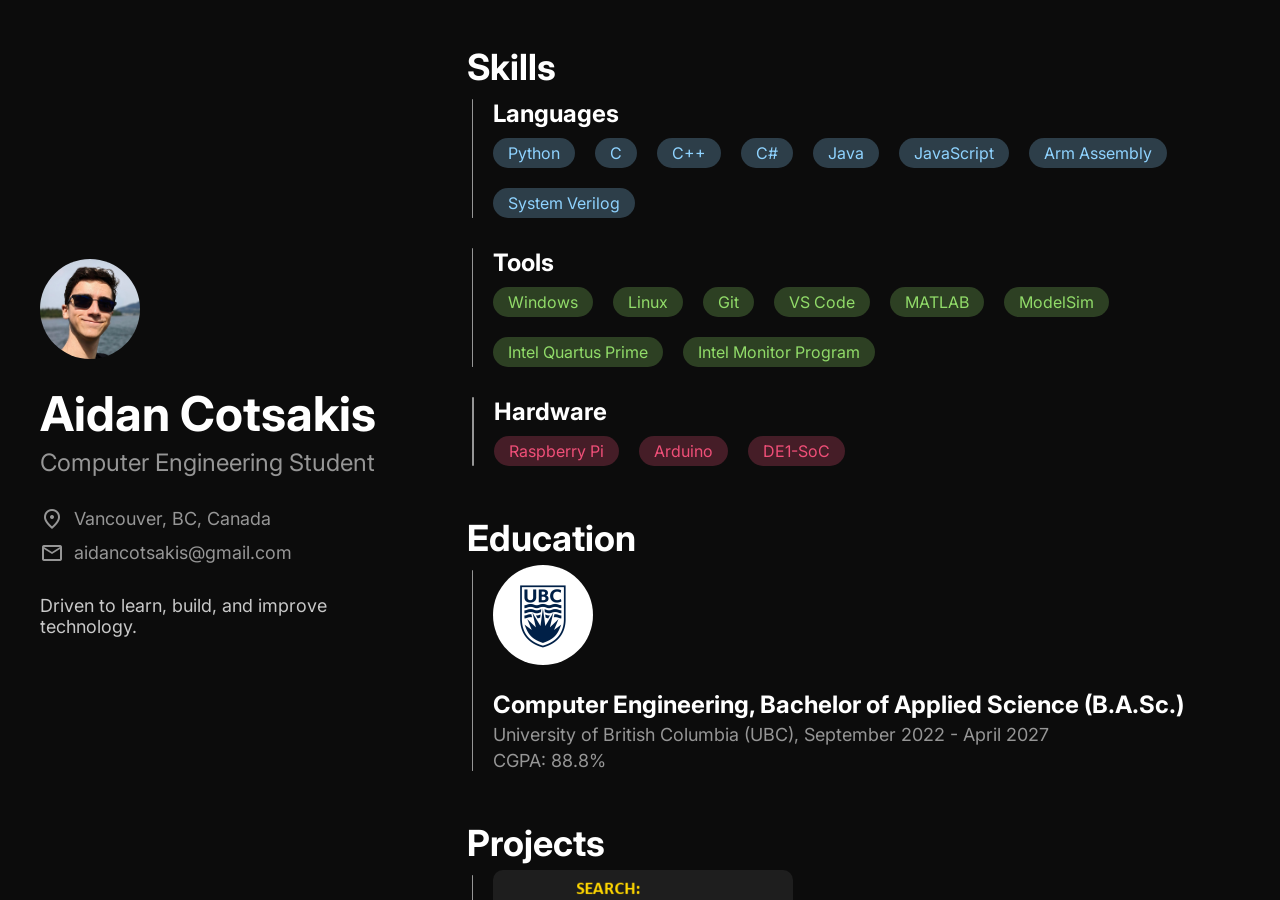
==== commit 09995565: "Added chess video and pfp" ====
--- a/index.html
+++ b/index.html
@@ -21,7 +21,7 @@
 			<div class = "left-section">
 				<div>
 					<div class="header">
-						<!-- <img class = "pfp" src = "media/pfp.png"> -->
+						<img class = "pfp" src = "media/pfp.png">
 						<div class = "name">
 							<h1>Aidan Cotsakis</h1>
 							<h4 class = "subtitle">Computer Engineering Student</h4>
@@ -511,10 +511,10 @@
 										<p class="material-symbols-outlined">terminal</p>
 										<p>Source Code</p>
 									</a>
-									<!-- <a href = "https://youtu.be/1a5orIDZUPc" target = "_blank" class = "flex">
-										<p class="material-symbols-outlined">tv</p>
-										<p>Video Demo</p>
-									</a> -->
+									<a href = "https://youtu.be/XQtLxYSSHB4" target = "_blank" class = "flex">
+										<p class="material-symbols-outlined">tv</p>
+										<p>Video Demo</p>
+									</a>
 								</div>
 							</div>
 						</div>
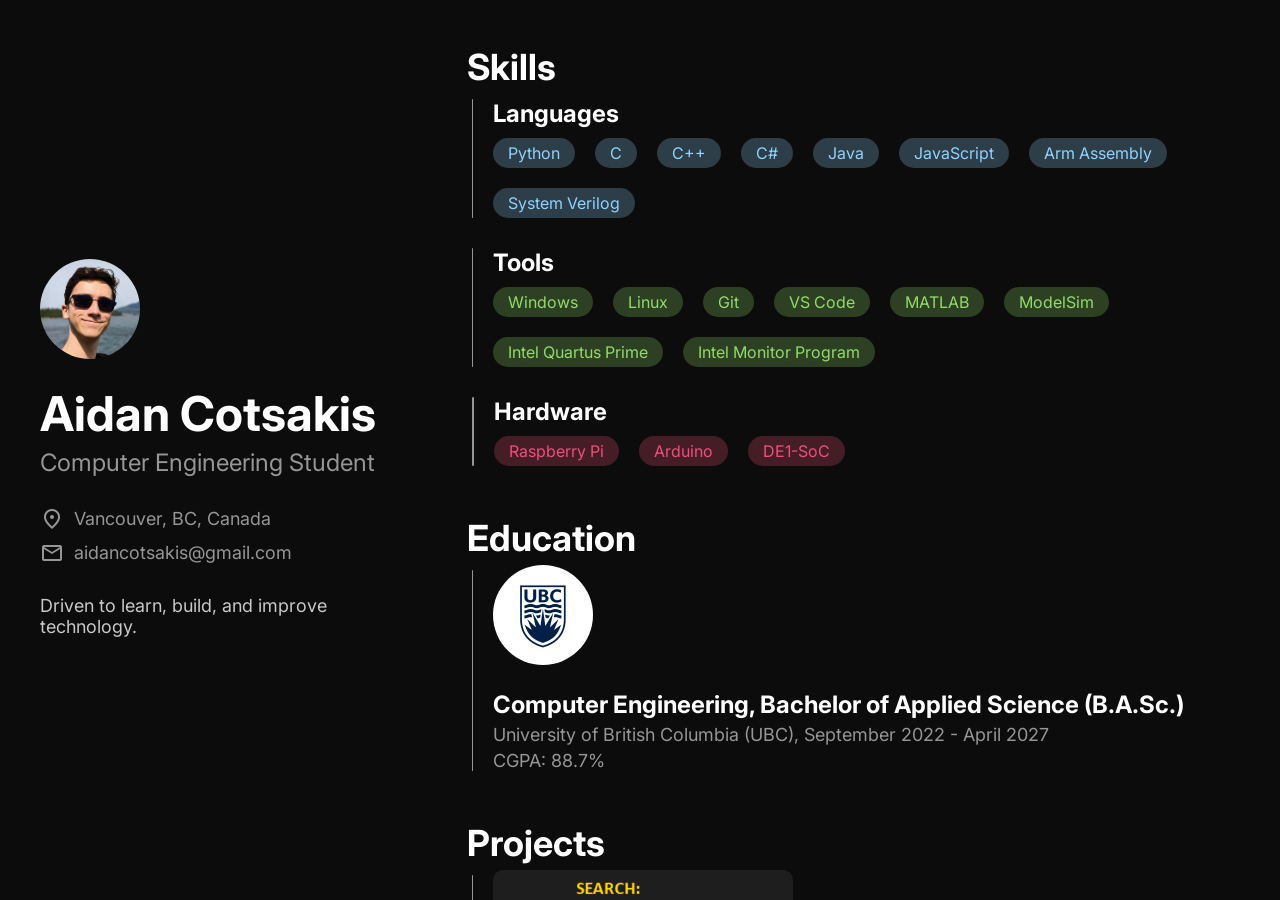
==== commit a49a4f09: "updated cgpa" ====
--- a/index.html
+++ b/index.html
@@ -107,7 +107,7 @@
 							<div>
 								<h4>Computer Engineering, Bachelor of Applied Science (B.A.Sc.)</h4>
 								<h5 class = "subtitle">University of British Columbia (UBC), September 2022 - April 2027</h5>
-								<h5 class = "subtitle">CGPA: 88.8%</h5>
+								<h5 class = "subtitle">CGPA: 88.7%</h5>
 							</div>
 						</div>
 					</div>
@@ -255,7 +255,7 @@
 				<br>
 
 				<!-- 
-				Handwritting
+				Handwriting
 				 -->
 				<div class = "sectionBox">
 					<div class = "sectionLine"></div>
@@ -263,7 +263,7 @@
 						<div class="projectHeader">
 							<img class = "projectIcon" src = "media/handwriting.png">
 							<div>
-								<h4>Handwritting Generator</h4>
+								<h4>Handwriting Generator</h4>
 								<h5 class = "subtitle">April 2024</h5>
 								<ul>
 									<li>Splits images into tiles, applies luminosity masking, and saves individual characters.</li>
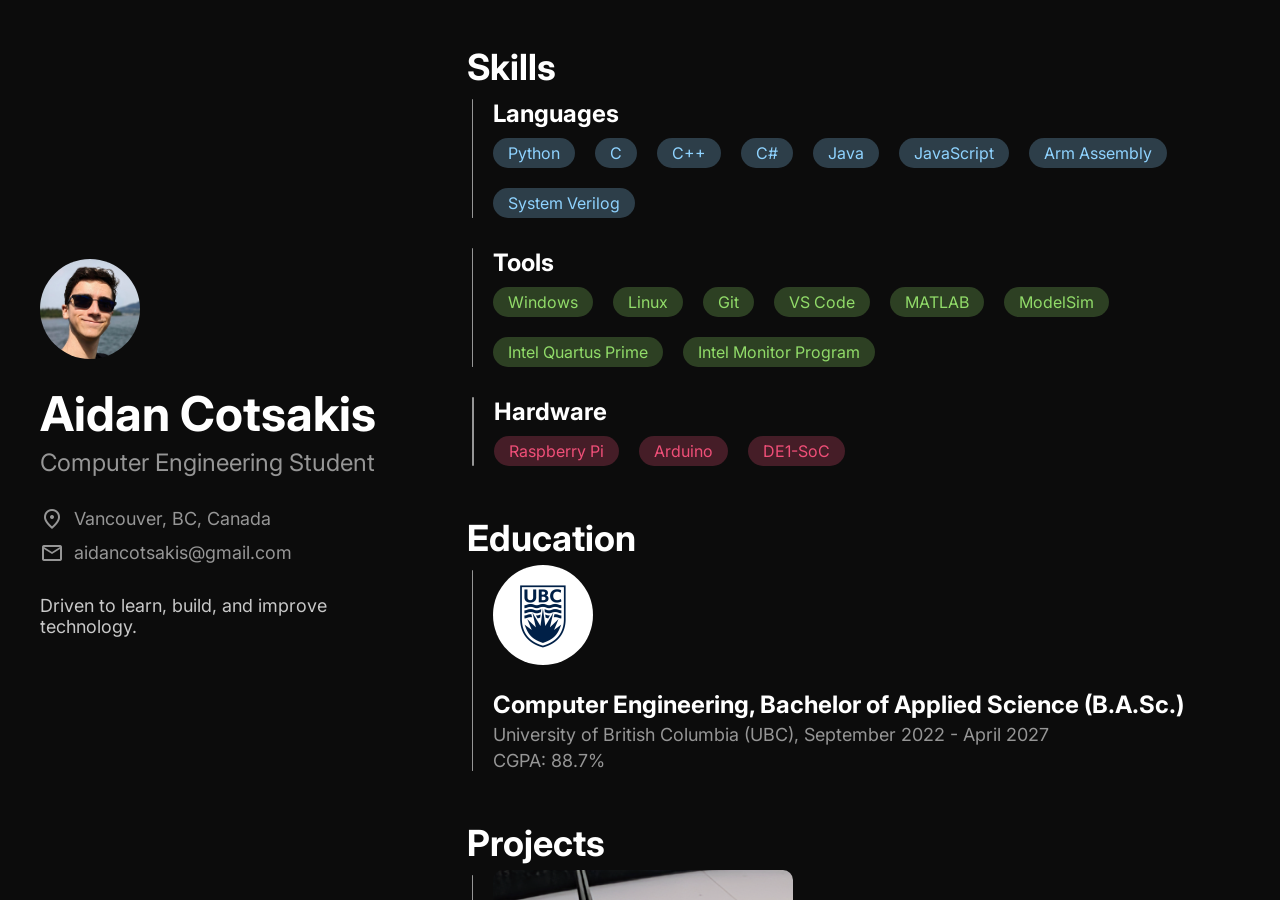
==== commit ee2aa862: "added autonomous rc car" ====
--- a/index.html
+++ b/index.html
@@ -117,6 +117,40 @@
 				<br>
 
 				<h2>Projects</h2>
+
+				<!--
+				CPEN391
+				 -->
+				<div class = "sectionBox">
+					<div class = "sectionLine"></div>
+					<div class = "sectionContent">
+						<div class="projectHeader">
+							<img class = "projectIcon" src = "media/cpen391.png">
+							<div>
+								<h4>Autonomous RC Car</h4>
+								<h5 class = "subtitle">January - April 2025 (School Project)</h5>
+								<ul>
+									<li>Worked with a team for a Computer Engineering Design Studio to control autonomous RC cars.</li>
+									<li>Developed a custom simulator tailored for training and testing reinforcement learning models.</li>
+									<li>Cleaned and preprocessed messy, unreliable LiDAR data for reinforcement learning model input.</li>
+									<li>Trained and tuned PPO models with Stable-Baselines3 for safe, reliable autonomous driving.</li>
+								</ul>
+								<div class = "skillArray"><p class = "skill blueSkill">Python</p></div>
+								<div class = "linkBox">
+									<div class = "flex dark">
+										<p class="material-symbols-outlined">terminal</p>
+										<p>Source code unavailable due to academic policy</p>
+									</div>
+									<a href = "https://youtu.be/KbLKVMICpzg" target = "_blank" class = "flex">
+										<p class="material-symbols-outlined">tv</p>
+										<p>Video Demo</p>
+									</a>
+								</div>
+							</div>
+						</div>
+					</div>
+				</div>
+				<br>
 				
 				<!-- 
 				Journal Manager
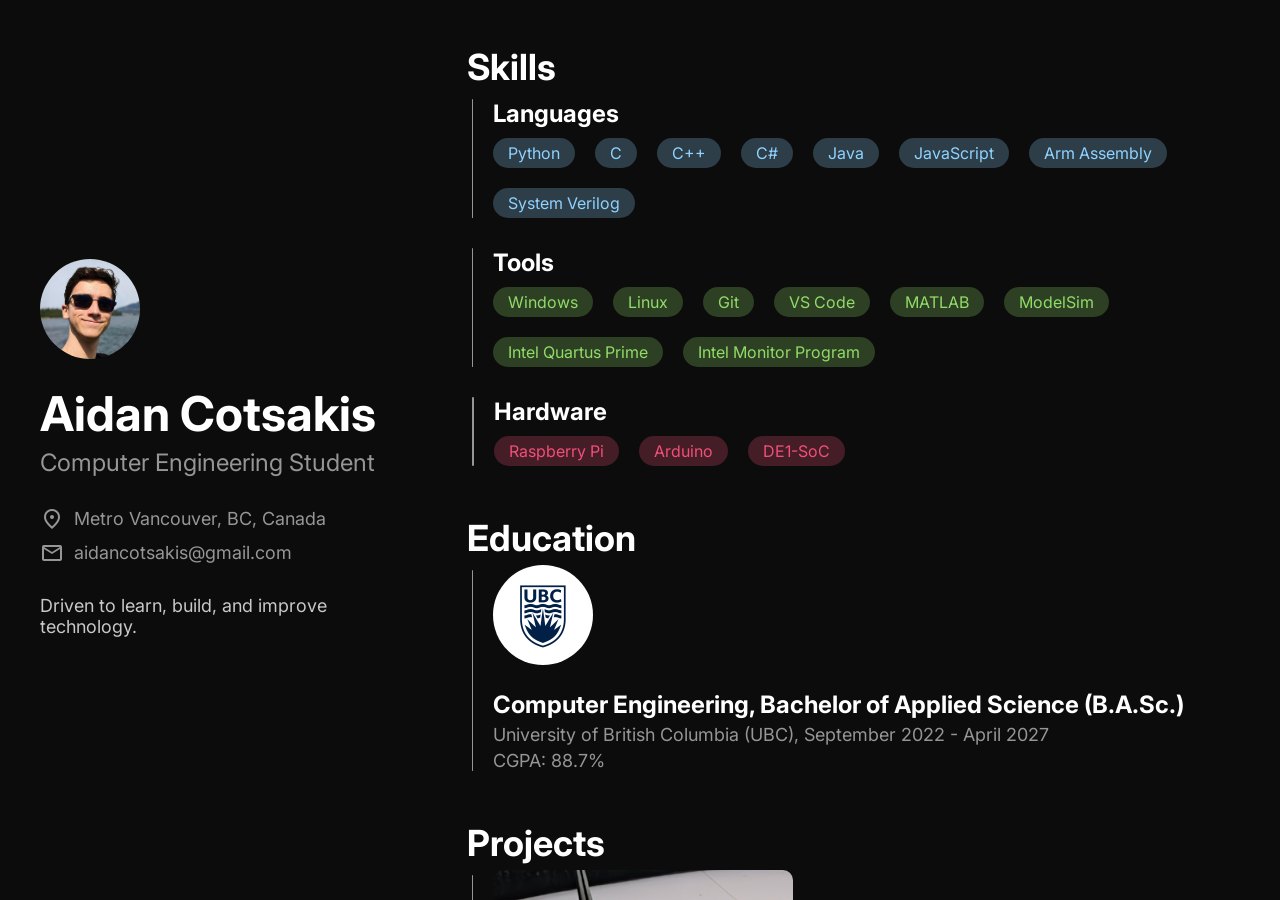
==== commit fd14b454: "updated location" ====
--- a/index.html
+++ b/index.html
@@ -30,7 +30,7 @@
 					<br>
 					<div class = "flex">
 						<p class="material-symbols-outlined subtitle">location_on</p>
-						<h5 class = "dark subtitle">Vancouver, BC, Canada</h5>
+						<h5 class = "dark subtitle">Metro Vancouver, BC, Canada</h5>
 					</div>
 					<div class = "flex">
 						<p class="material-symbols-outlined subtitle">mail</p>
